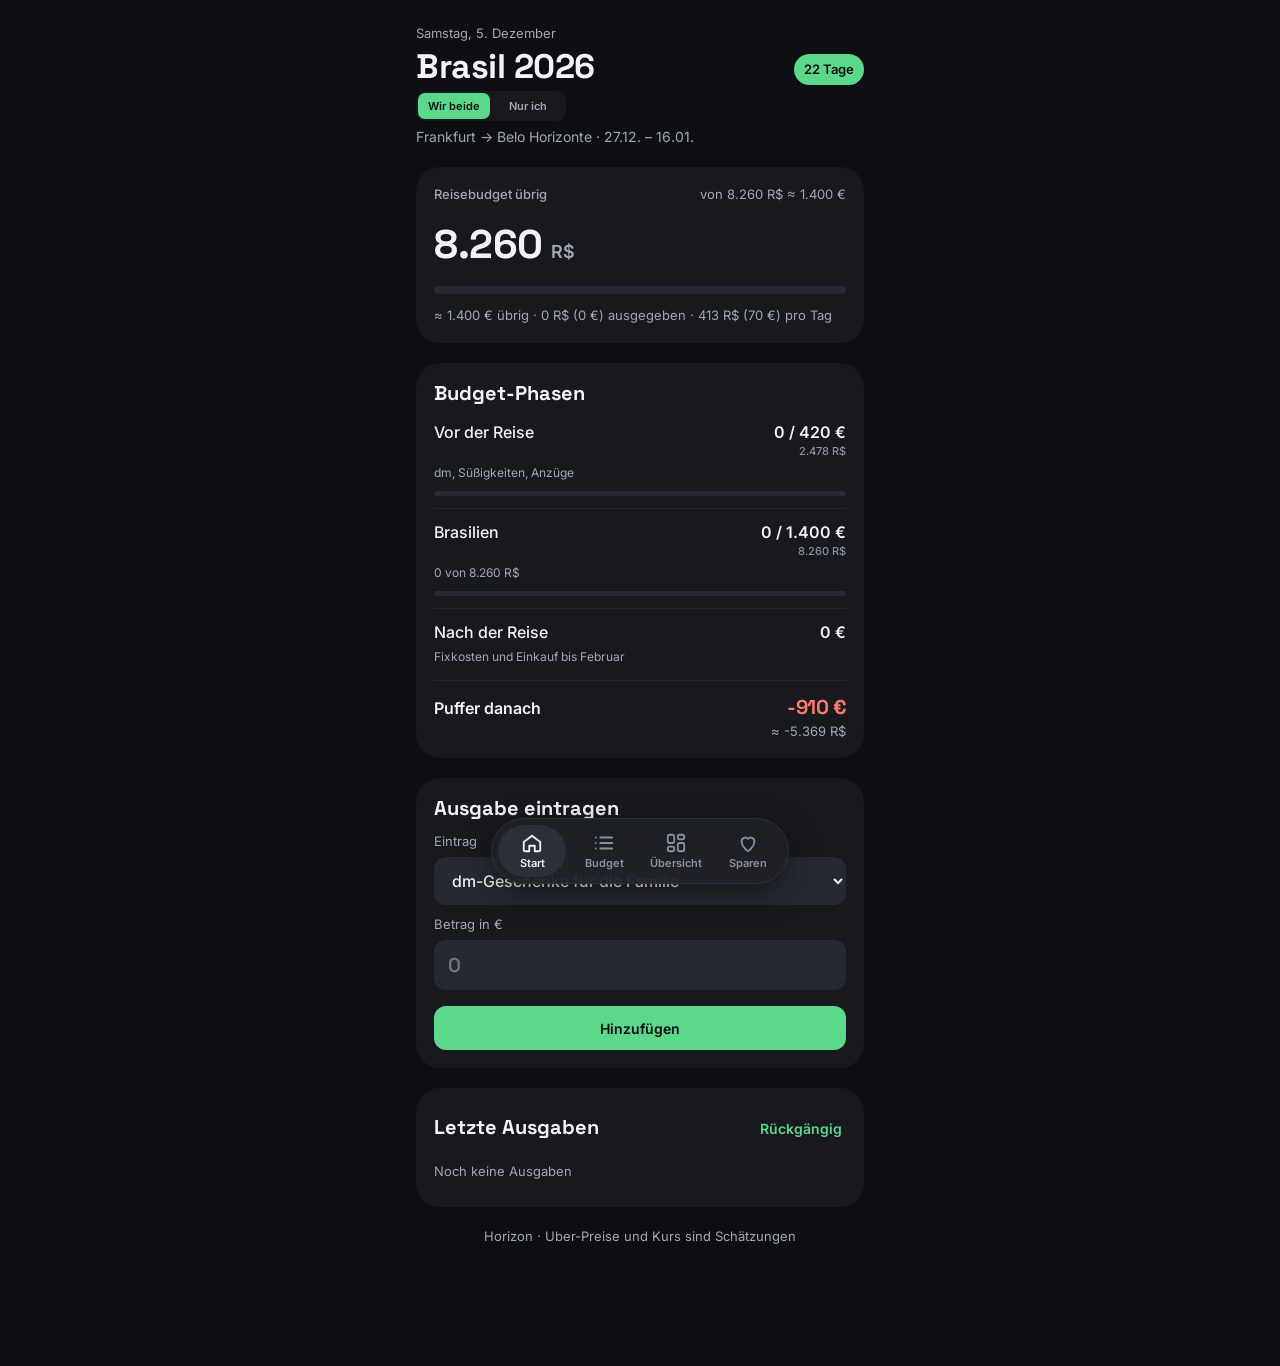
==== index.html @ 479aaf89 "Add files via upload" ====
<!DOCTYPE html>
<html lang="de">
<head>
<meta charset="utf-8">
<meta name="viewport" content="width=device-width, initial-scale=1, viewport-fit=cover">
<meta name="apple-mobile-web-app-capable" content="yes">
<meta name="apple-mobile-web-app-status-bar-style" content="black-translucent">
<meta name="apple-mobile-web-app-title" content="Horizon">
<meta name="theme-color" content="#0E0F12">
<title>Horizon</title>
<link rel="apple-touch-icon" href="[data-uri]">
<link rel="preconnect" href="https://fonts.googleapis.com">
<link href="https://fonts.googleapis.com/css2?family=Inter:wght@400;500;600;700&family=Space+Grotesk:wght@500;600;700&display=swap" rel="stylesheet">
<style>
/* VOICE: calm, motivating money app, iOS at night
   IDEA: a phone app with four tabs and a floating dock
   PICTURE: the budget itself; widgets with rings and bars
   COLOUR and TYPE: near-black ground, green accent, amber/blue supports; Space Grotesk numbers, Inter text
   LAYOUT: one column max 480px, safe areas, floating pill nav */
:root{color-scheme:dark;--bg:#0E0F12;--card:#17191E;--line:#23262D;--track:#262931;--ink:#F2F3F5;--mute:#A3A7B0;--dim:#8B909A;--g:#5BD88A;--y:#F5C542;--b:#6CB8FF;--r:#FF7A6B}
*{box-sizing:border-box;min-width:0}
html,body{margin:0;background:var(--bg);color:var(--ink);font:16px/1.45 Inter,system-ui,sans-serif;overflow-x:clip;-webkit-tap-highlight-color:transparent}
.wrap{max-width:480px;margin:0 auto;padding:calc(env(safe-area-inset-top) + 24px) 16px calc(env(safe-area-inset-bottom) + 120px);display:flex;flex-direction:column;gap:20px}
.page{display:none;flex-direction:column;gap:20px}.page.on{display:flex}
.num{font-family:'Space Grotesk',sans-serif;font-weight:700;letter-spacing:-.5px}
.muted{color:var(--mute);font-size:13px}
h1{margin:0;font:700 34px/1.05 'Space Grotesk',sans-serif;letter-spacing:-.5px}
h2{margin:0;font:700 20px/1.2 'Space Grotesk',sans-serif}
.pill{background:var(--g);color:#0E0F12;font-weight:600;font-size:13px;padding:6px 10px;border-radius:999px;white-space:nowrap}
.card{background:var(--card);border-radius:24px;padding:18px}
.bar{height:8px;background:var(--track);border-radius:4px;overflow:hidden}.bar>i{display:block;height:100%;background:var(--g);border-radius:4px;transition:width .4s}
.row{display:flex;justify-content:space-between;align-items:baseline;gap:10px}
.head{display:flex;justify-content:space-between;align-items:center;padding:0 4px;gap:8px}
.grp{font-size:13px!important;display:flex;justify-content:space-between;align-items:center;width:100%;background:none;border:0;color:var(--dim);font:600 12px Inter,sans-serif;letter-spacing:.4px;padding:14px 0 2px;min-height:40px;cursor:pointer;text-align:left}
.item{display:block;width:100%;text-align:left;background:none;border:0;border-bottom:1px solid var(--line);color:inherit;font:inherit;padding:12px 0;cursor:pointer;min-height:44px}
.item:last-child{border-bottom:0}
.item .bar{height:5px;margin-top:8px}
.amt{font-weight:600;white-space:nowrap}
.grid{display:grid;grid-template-columns:repeat(2,minmax(0,1fr));gap:12px}
.w{background:var(--card);border-radius:24px;padding:16px;min-height:164px;display:flex;flex-direction:column;justify-content:space-between;gap:8px}
.w.wide{grid-column:span 2;min-height:0}
.btn{background:var(--track);border:0;border-radius:12px;color:var(--ink);font:600 14px Inter,sans-serif;min-height:44px;padding:0 14px;cursor:pointer}
.btn.pri{background:var(--g);color:#0E0F12}.btn.del{background:none;color:var(--r)}
.link{background:none;border:0;color:var(--g);font:600 14px Inter,sans-serif;min-height:44px;cursor:pointer;padding:0 4px}
button:focus-visible,input:focus-visible,select:focus-visible{outline:2px solid var(--b);outline-offset:2px}
.bars{display:flex;align-items:flex-end;gap:10px;height:130px}
.bars>div{flex:1;display:flex;flex-direction:column;justify-content:flex-end;align-items:center;gap:6px;height:100%}
.col{width:100%;position:relative;border-radius:8px 8px 4px 4px;background:var(--track);overflow:hidden}
.col>i{position:absolute;left:0;right:0;bottom:0;border-radius:inherit}
.lbls{display:flex;gap:10px}.lbls span{flex:1;text-align:center;font-size:11px;color:var(--dim);overflow:hidden;text-overflow:ellipsis;white-space:nowrap}
.sheet{position:fixed;inset:0;background:rgba(0,0,0,.55);display:none;align-items:flex-end;justify-content:center;z-index:20}
.sheet.on{display:flex}
.panel{background:#1C1E24;width:100%;max-width:480px;max-height:88vh;overflow:auto;border-radius:24px 24px 0 0;padding:20px 18px calc(env(safe-area-inset-bottom) + 20px);display:flex;flex-direction:column;gap:14px}
label{font-size:13px;color:var(--mute);display:flex;flex-direction:column;gap:6px}
input,select{background:var(--track);border:0;border-radius:12px;color:var(--ink);font:500 16px Inter,sans-serif;padding:12px 14px;min-height:48px;width:100%}
input[type=number]{font:600 20px 'Space Grotesk',sans-serif}
.two{display:grid;grid-template-columns:repeat(2,minmax(0,1fr));gap:10px}
.chips{display:flex;gap:8px;flex-wrap:wrap}
.log div,.line{display:flex;justify-content:space-between;gap:10px;font-size:14px;padding:8px 0;border-bottom:1px solid var(--line)}
.log div:last-child,.line:last-child{border-bottom:0}
.tog{display:flex;align-items:center;gap:10px;background:none;border:0;color:inherit;font:inherit;padding:0;cursor:pointer;min-height:44px;text-align:left}
.box{width:22px;height:22px;border-radius:7px;border:2px solid var(--dim);display:grid;place-items:center;flex:none}
.box.on{background:var(--g);border-color:var(--g)}
.dock{position:fixed;left:50%;transform:translateX(-50%);bottom:calc(env(safe-area-inset-bottom) + 16px);display:flex;gap:4px;padding:6px;background:rgba(30,32,38,.88);backdrop-filter:blur(18px);-webkit-backdrop-filter:blur(18px);border:1px solid #2C2F37;border-radius:999px;box-shadow:0 10px 30px rgba(0,0,0,.45);z-index:10}
.dock button{display:flex;flex-direction:column;align-items:center;gap:2px;background:none;border:0;color:var(--dim);font:600 11px Inter,sans-serif;width:68px;min-height:52px;border-radius:999px;cursor:pointer;justify-content:center}
.dock button.on{background:#2C2F37;color:var(--ink)}
.dock svg{width:22px;height:22px}
.toast{position:fixed;left:50%;bottom:calc(env(safe-area-inset-bottom) + 92px);transform:translateX(-50%);background:#2A2D35;padding:10px 16px;border-radius:999px;font-size:14px;display:none;z-index:30;white-space:nowrap}
.neg{color:var(--r)!important}
.dot{width:10px;height:10px;border-radius:50%;display:inline-block;flex:none}
.sw{display:flex;flex-wrap:wrap;gap:10px;margin-top:8px}.sw button{width:36px;height:36px;border-radius:50%;border:3px solid transparent;cursor:pointer;padding:0}.sw button[aria-checked=true]{border-color:var(--ink);box-shadow:0 0 0 2px var(--bg) inset}
.grab{width:40px;height:5px;border-radius:3px;background:#3A3D46;margin:-8px auto 2px;flex:none}
.sheet.on .panel{animation:up .25s ease}@keyframes up{from{transform:translateY(100%)}to{transform:none}}
@media (prefers-reduced-motion:reduce){.sheet.on .panel{animation:none}}
.amt{text-align:right}.eq{display:block;font-size:11px;font-weight:500;color:var(--dim)}
.cl{border-bottom:1px solid var(--line)}.cl:last-child{border-bottom:0}
.sub{display:flex;justify-content:space-between;gap:10px;font-size:14px;color:var(--mute);padding:6px 0 6px 20px}
.sub:last-child{padding-bottom:12px}
.prow{display:grid;grid-template-columns:minmax(0,1.6fr) minmax(0,1fr) 40px;gap:8px;margin-top:8px;align-items:center}
.gh{display:flex;align-items:center;gap:4px}.gh .grp{flex:1}
.grp>span:first-child{display:flex;align-items:center;gap:6px}
.ged{background:none;border:0;color:var(--dim);width:40px;min-height:40px;border-radius:10px;cursor:pointer;display:grid;place-items:center;margin-top:10px}
.chev{transition:transform .25s}.chev.up{transform:rotate(-90deg)}
.gi{display:grid;grid-template-rows:1fr;transition:grid-template-rows .3s ease}.gi>div{overflow:hidden}.gi.shut{grid-template-rows:0fr}
@media (prefers-reduced-motion:reduce){.gi,.chev{transition:none}}
.vt{display:inline-grid;grid-template-columns:1fr 1fr;gap:2px;background:var(--card);padding:2px;border-radius:9px;align-self:flex-start}
.vt button{background:none;border:0;color:var(--mute);font:600 11px Inter,sans-serif;min-height:26px;padding:0 10px;border-radius:7px;cursor:pointer;position:relative}.vt button::after{content:'';position:absolute;inset:-9px -2px}
.vt button.on{background:var(--g);color:#0E0F12}
.more{border-top:1px solid var(--line);padding-top:6px}.more summary{color:var(--mute);font-size:14px;cursor:pointer;min-height:40px;display:flex;align-items:center;list-style:none}.more summary::after{content:' ▾'}
.btn.armed{background:var(--r);color:#0E0F12}
.tag{font-size:11px;font-weight:600;color:var(--mute);background:var(--track);padding:2px 7px;border-radius:999px;margin-left:6px}
.seg{display:grid;grid-template-columns:repeat(3,minmax(0,1fr));gap:4px;background:var(--card);padding:4px;border-radius:14px}
.seg button{background:none;border:0;color:var(--mute);font:600 13px Inter,sans-serif;min-height:40px;border-radius:10px;cursor:pointer}
.seg button.on{background:var(--track);color:var(--ink)}
.segp{display:none;flex-direction:column;gap:12px}.segp.on{display:flex}
.ph{display:block;width:100%;background:none;border:0;border-bottom:1px solid var(--line);color:inherit;font:inherit;text-align:left;padding:12px 0;cursor:pointer}
.ph:last-child{border-bottom:0}.ph .bar{height:5px;margin-top:8px}
@media (prefers-reduced-motion:reduce){.bar>i{transition:none}}
</style>
</head>
<body>
<div class="wrap">
  <section class="page" id="p-start">
    <header style="display:flex;flex-direction:column;gap:6px">
      <span class="muted" id="today"></span>
      <div class="row" style="align-items:flex-end"><h1>Brasil 2026</h1><span class="pill" id="count"></span></div>
      <div class="vt"><button data-view="both">Wir beide</button><button data-view="me">Nur ich</button></div>
      <span class="muted" style="font-size:14px">Frankfurt → Belo Horizonte · 27.12. – 16.01.</span>
    </header>
    <div class="card" style="display:flex;flex-direction:column;gap:12px">
      <div class="row"><span class="muted" style="font-weight:500">Reisebudget übrig</span><span class="muted" id="eur"></span></div>
      <div style="display:flex;align-items:baseline;gap:8px"><span class="num" style="font-size:40px" id="left"></span><span class="muted" style="font-size:18px;font-weight:600">R$</span></div>
      <div class="bar"><i id="totbar"></i></div>
      <span class="muted" id="totline"></span>
    </div>
    <div class="card" id="phases"></div>
    <div class="card">
      <h2 style="margin-bottom:12px">Ausgabe eintragen</h2>
      <form id="quick" style="display:flex;flex-direction:column;gap:10px">
        <label>Eintrag<select id="qItem"></select></label>
        <label><span id="qCur">Betrag in R$</span><span class="muted" id="qConv" style="order:3"></span><input id="qAmt" type="number" inputmode="decimal" step="0.01" min="0" placeholder="0"></label>
        <button class="btn pri">Hinzufügen</button>
      </form>
    </div>
    <div class="card"><div class="row" style="margin-bottom:4px"><h2>Letzte Ausgaben</h2><button class="link" id="undo">Rückgängig</button></div><div class="log" id="recent"></div></div>
  </section>

  <section class="page" id="p-budget">
    <div class="head"><h1>Budget</h1><span class="muted" id="bTotal"></span></div>
    <div class="vt"><button data-view="both">Wir beide</button><button data-view="me">Nur ich</button></div>
    <div class="seg" role="tablist"><button data-seg="pre">Vor der Reise</button><button data-seg="br">Brasilien</button><button data-seg="post">Nach der Reise</button></div>
    <div class="segp" id="s-pre">
      <div class="card" style="padding:4px 16px 8px" id="preList"></div>
      <button class="btn" id="addPre">+ Eintrag</button>
    </div>
    <div class="segp" id="s-br">
      <div class="card" style="padding:4px 16px 8px" id="list"></div>
      <div class="two"><button class="btn" id="addItem">+ Eintrag</button><button class="btn" id="addGroup">+ Gruppe</button></div>
      <label style="padding:0 4px">Wechselkurs (R$ pro €)<input id="rate" type="number" inputmode="decimal" step="0.01" min="1"></label>
    </div>
    <div class="segp" id="s-post">
      <div class="card"><div class="row"><h2>Kosten bis Februar</h2><button class="link" id="addCost">+ Eintrag</button></div><p class="muted" style="margin:4px 0 6px">Betrag × Monate, in €</p><div id="costList"></div></div>
    </div>
    <p class="muted" style="margin:0;padding:0 4px">Tippe auf einen Eintrag, um ihn zu bearbeiten.</p>
  </section>

  <section class="page" id="p-over">
    <div class="head"><h1>Übersicht</h1></div>
    <div class="grid">
      <div class="w wide"><div class="row"><span class="muted" style="font-weight:500">Ausgegeben je Gruppe</span><span class="muted">R$</span></div><div class="bars" id="bars"></div><div class="lbls" id="lbls"></div></div>
      <div class="w" id="wDay"></div>
      <div class="w" id="wBuffer"></div>
      <div class="w" id="wSmoke"></div>
      <div class="w" id="wMonth"></div>
      <div class="w wide" id="wTop"></div>
    </div>
  </section>

  <section class="page" id="p-save">
    <div class="head"><h1>Sparen</h1></div>
    <div class="card" id="smokeCard"></div>
    <div class="card" id="bufCard"></div>
    <div class="card"><div class="row"><h2>Geld bis Februar</h2><button class="link" id="addInc">+ Eintrag</button></div><p class="muted" style="margin:4px 0 6px">Nur abgehakte Einträge zählen.</p><div id="incList"></div></div>
    <div class="card"><h2>Backup</h2><p class="muted" style="margin:4px 0 12px">Deine Daten liegen nur auf diesem iPhone. Sichere sie ab und zu.</p><div class="two"><button class="btn" id="exp">Exportieren</button><label class="btn" style="display:grid;place-items:center;color:var(--ink);font:600 14px Inter,sans-serif;cursor:pointer">Importieren<input type="file" id="imp" accept="application/json,.json" style="display:none"></label></div></div>
  </section>
  <p class="muted" style="text-align:center;margin:0">Horizon · Uber-Preise und Kurs sind Schätzungen</p>
</div>

<nav class="dock" aria-label="Seiten">
  <button data-tab="start"><svg viewBox="0 0 24 24" fill="none" stroke="currentColor" stroke-width="2" stroke-linecap="round" stroke-linejoin="round" aria-hidden="true"><path d="M3 11l9-7 9 7v9a1 1 0 0 1-1 1h-5v-6H9v6H4a1 1 0 0 1-1-1z"/></svg>Start</button>
  <button data-tab="budget"><svg viewBox="0 0 24 24" fill="none" stroke="currentColor" stroke-width="2" stroke-linecap="round" aria-hidden="true"><path d="M8 6h13M8 12h13M8 18h13M3 6h.01M3 12h.01M3 18h.01"/></svg>Budget</button>
  <button data-tab="over"><svg viewBox="0 0 24 24" fill="none" stroke="currentColor" stroke-width="2" stroke-linecap="round" stroke-linejoin="round" aria-hidden="true"><rect x="3" y="3" width="7" height="9" rx="2"/><rect x="14" y="3" width="7" height="5" rx="2"/><rect x="14" y="12" width="7" height="9" rx="2"/><rect x="3" y="16" width="7" height="5" rx="2"/></svg>Übersicht</button>
  <button data-tab="save"><svg viewBox="0 0 24 24" fill="none" stroke="currentColor" stroke-width="2" stroke-linecap="round" stroke-linejoin="round" aria-hidden="true"><path d="M12 21s-7-4.5-7-11a4 4 0 0 1 7-2.6A4 4 0 0 1 19 10c0 6.5-7 11-7 11z"/></svg>Sparen</button>
</nav>

<div class="sheet" id="sheet"><div class="panel" id="panel"></div></div>
<div class="toast" id="toast" role="status"></div>

<script id="state" type="application/json">null</script>
<script>
{
const COLORS=['#3EE6A8','#4CC9FF','#FFD84D','#FF9E7A','#A78BFA','#FF7AC6','#B6F36A','#2DD4BF'];
const DEF={rate:5.9,
 groups:[{id:'g1',name:'Uber'},{id:'g2',name:'Essen'},{id:'g3',name:'Unternehmungen'},{id:'g4',name:'Sonstiges'}],
 items:[
  {id:'i1',gid:'g1',label:'Zur Oma (Betim)',note:'12 Tage à 130 R$',budget:1560},{id:'i2',gid:'g1',label:'Flughafen Confins',note:'Hin + zurück',budget:260},{id:'i3',gid:'g1',label:'Fahrten nach BH',note:'ca. 6 Tage',budget:720},
  {id:'i4',gid:'g2',label:'Einkauf Familie',note:'300 R$ pro Woche',budget:900},{id:'i5',gid:'g2',label:'Snacks unterwegs',note:'Açaí, Pão de queijo',budget:1000},{id:'i6',gid:'g2',label:'Restaurants',note:'ca. 8× zu zweit',budget:1200},
  {id:'i7',gid:'g3',label:'Silvester',note:'Réveillon',budget:500},{id:'i8',gid:'g3',label:'Ausflüge',note:'Inhotim, Ouro Preto',budget:800},{id:'i9',gid:'g3',label:'Freizeit',note:'Kino, Shopping',budget:400},
  {id:'i10',gid:'g4',label:'Geschenke',note:'Familie',budget:500},{id:'i11',gid:'g4',label:'Chip & Apotheke',note:'Prepaid, Sonnencreme',budget:200},{id:'i12',gid:'g4',label:'Puffer',note:'Für Unerwartetes',budget:220}],
 pre:[{id:'p1',label:'dm-Geschenke für die Familie',note:'Schätzung',budget:80},{id:'p2',label:'Süßigkeiten zum Mitnehmen',note:'Schätzung',budget:40},{id:'p3',label:'Anzug Gustavo (Hochzeit)',note:'Schätzung',budget:150},{id:'p4',label:'Anzug Luca (Hochzeit)',note:'Schätzung',budget:150}],
 spent:{},log:[],smoke:{start:null,price:null,perDay:null},
 income:[{id:'n1',label:'Kontostand jetzt',amt:0,on:true}],
 costs:[{id:'c1',label:'Miete',amt:0,months:1}]};
const TRIP_START=new Date('2026-12-27T00:00:00'),TRIP_END=new Date('2027-01-16T23:59:59'),TRIP_DAYS=20,DAY=864e5;
const SRC='<!DOCTYPE html>\n'+document.documentElement.outerHTML;
let S=null;try{S=JSON.parse(document.getElementById('state').textContent)}catch(e){}
if(!S){S=JSON.parse(JSON.stringify(DEF));try{const l=JSON.parse(localStorage.getItem('brasilState2')||'null');if(l)S=l}catch(e){}}
if(/^#import=/.test(location.hash)){try{const raw=location.hash.slice(8).replace(/-/g,'+').replace(/_/g,'/');S=JSON.parse(decodeURIComponent(escape(atob(raw))));localStorage.setItem('brasilState2',JSON.stringify(S));history.replaceState(null,'','#start')}catch(e){}}
if(!S.pre)S.pre=JSON.parse(JSON.stringify(DEF.pre));
S.pre.forEach(p=>{if(!p.share)p.share=/Anzug Gustavo/.test(p.label)?'me':/Anzug Luca/.test(p.label)?'luca':'both'});
S.items.forEach(i=>{if(!i.share)i.share='both'});
{const OLD={'#5BD88A':'#3EE6A8','#6CB8FF':'#4CC9FF','#F5C542':'#FFD84D','#A3A7B0':'#A78BFA','#FF9F6B':'#FF9E7A','#C49BFF':'#A78BFA','#FF7AB6':'#FF7AC6','#4FD1C5':'#2DD4BF'};S.groups.forEach((g,k)=>{if(OLD[g.color])g.color=OLD[g.color];if(!g.color)g.color=COLORS[k%COLORS.length]})}
S.costs.forEach(c=>{if(c.label==='Business-Abos'&&!c.parts){c.parts=[{label:'Claude Max',amt:91},{label:'Google One',amt:22},{label:'Framer (gustavoh.de)',amt:20}];c.amt=133}});if(!S.view)S.view='both';
let seg='br';try{seg=localStorage.getItem('brasilSeg')||'br'}catch(e){}

const $=id=>document.getElementById(id);
const esc=v=>String(v).replace(/[&<>"']/g,c=>({'&':'&amp;','<':'&lt;','>':'&gt;','"':'&quot;',"'":'&#39;'}[c]));
const fmt=n=>Math.round(n).toLocaleString('de-DE');
const num=v=>{const n=parseFloat(String(v).replace(',','.'));return isFinite(n)?n:0};
const uid=p=>p+Date.now().toString(36)+Math.random().toString(36).slice(2,5);
const col=g=>g.color||COLORS[S.groups.indexOf(g)%COLORS.length];
const nextColor=()=>COLORS.find(c=>!S.groups.some(g=>g.color===c))||COLORS[S.groups.length%COLORS.length];
const spentOf=id=>S.spent[id]||0;
const myF=i=>i.share==='me'?1:i.share==='luca'?0:.5;
const fv=i=>S.view==='me'?myF(i):1;
const B=i=>num(i.budget)*fv(i),SP=i=>spentOf(i.id)*fv(i);
const total=()=>S.items.reduce((s,i)=>s+B(i),0);
const spentTotal=()=>S.items.reduce((s,i)=>s+SP(i),0);
const gItems=g=>S.items.filter(i=>i.gid===g.id);
const gSum=(g,f)=>gItems(g).reduce((s,i)=>s+f(i),0);
const shareTag=i=>i.share==='me'?'<span class="tag">ich</span>':i.share==='luca'?'<span class="tag">Luca</span>':'';
const RT=()=>num(S.rate||5.9);
const E=n=>fmt(n)+' €<span class="eq">'+fmt(n*RT())+' R$</span>';
const RS=n=>fmt(n)+' R$<span class="eq">'+fmt(n/RT())+' €</span>';
const isPre=id=>!!S.pre.find(p=>p.id===id);

let art=null,timer=null;
(async()=>{try{art=await window.claude?.use?.('artifact')}catch(e){art=null}})();
function save(){
  render();
  try{localStorage.setItem('brasilState2',JSON.stringify(S))}catch(e){}
  clearTimeout(timer);
  timer=setTimeout(async()=>{if(!art)return;if(document.querySelector('.sheet.on'))return save();
    const doc=SRC.replace(/(<script id="state" type="application\/json">)[\s\S]*?(<\/script>)/,(m,a,b)=>a+JSON.stringify(S).replace(/</g,'\\u003c')+b);
    try{await art.publish(doc)}catch(e){}},3000);
}
function toast(t){const el=$('toast');el.textContent=t;el.style.display='block';clearTimeout(el._t);el._t=setTimeout(()=>el.style.display='none',1800)}

function calc(){
  const now=new Date(),inTrip=now>=TRIP_START&&now<=TRIP_END;
  const T=total(),sp=spentTotal(),left=T-sp;
  const daysLeft=inTrip?Math.max(1,Math.ceil((TRIP_END-now)/DAY)):TRIP_DAYS;
  const inc=S.income.filter(i=>i.on).reduce((s,i)=>s+num(i.amt),0);
  const need=S.costs.reduce((s,c)=>s+num(c.amt)*num(c.months),0);
  const brasilEur=T/num(S.rate||5.9);
  const preT=S.pre.reduce((s,p)=>s+B(p),0),preSp=S.pre.reduce((s,p)=>s+SP(p),0);
  const brMine=S.items.reduce((s,i)=>s+num(i.budget)*myF(i),0)/num(S.rate||5.9),preMine=S.pre.reduce((s,p)=>s+Math.max(num(p.budget),spentOf(p.id))*myF(p),0);
  const buffer=inc-need-brMine-preMine;
  const sd=S.smoke.start?Math.max(0,Math.floor((now-new Date(S.smoke.start))/DAY)):0;
  const smokeSaved=S.smoke.start&&S.smoke.price&&S.smoke.perDay?sd*S.smoke.price*S.smoke.perDay:null;
  return {now,inTrip,T,sp,left,daysLeft,perDay:left/daysLeft,inc,need,brasilEur,buffer,preT,preSp,brMine,preMine,sd,smokeSaved,dTo:Math.ceil((TRIP_START-now)/DAY)};
}

function render(){
  const c=calc(),R=num(S.rate||5.9);
  $('today').textContent=c.now.toLocaleDateString('de-DE',{weekday:'long',day:'numeric',month:'long'});
  $('count').textContent=c.dTo>0?c.dTo+' Tage':c.inTrip?'Tag '+(Math.floor((c.now-TRIP_START)/DAY)+1)+' von '+TRIP_DAYS:'Zurück';
  $('left').textContent=fmt(c.left);$('left').classList.toggle('neg',c.left<0);
  $('eur').textContent='von '+fmt(c.T)+' R$ ≈ '+fmt(c.brasilEur)+' €';
  $('totbar').style.width=Math.min(100,c.T?c.sp/c.T*100:0)+'%';
  $('totline').textContent='≈ '+fmt(c.left/R)+' € übrig · '+fmt(c.sp)+' R$ ('+fmt(c.sp/R)+' €) ausgegeben · '+fmt(c.perDay)+' R$ ('+fmt(c.perDay/R)+' €) pro Tag';
  document.querySelectorAll('[data-view]').forEach(b=>b.classList.toggle('on',b.dataset.view===(S.view||'both')));
  const pb=(s,b)=>'<div class="bar"><i style="width:'+Math.min(100,b?s/b*100:0)+'%;background:'+(s>b?'var(--r)':'var(--g)')+'"></i></div>';
  $('phases').innerHTML='<h2 style="margin-bottom:4px">Budget-Phasen</h2>'+
   '<button class="ph" data-go="pre"><div class="row"><span style="font-weight:500">Vor der Reise</span><span class="amt">'+fmt(c.preSp)+' / '+fmt(c.preT)+' €<span class="eq">'+fmt(c.preT*R)+' R$</span></span></div><span class="muted" style="font-size:12px">dm, Süßigkeiten, Anzüge</span>'+pb(c.preSp,c.preT)+'</button>'+
   '<button class="ph" data-go="br"><div class="row"><span style="font-weight:500">Brasilien</span><span class="amt">'+fmt(c.sp/R)+' / '+fmt(c.brasilEur)+' €<span class="eq">'+fmt(c.T)+' R$</span></span></div><span class="muted" style="font-size:12px">'+fmt(c.sp)+' von '+fmt(c.T)+' R$</span>'+pb(c.sp,c.T)+'</button>'+
   '<button class="ph" data-go="post"><div class="row"><span style="font-weight:500">Nach der Reise</span><span class="amt">'+fmt(c.need)+' €</span></div><span class="muted" style="font-size:12px">Fixkosten und Einkauf bis Februar</span></button>'+
   '<div class="row" style="padding-top:12px"><span style="font-weight:600">Puffer danach</span><span class="num'+(c.buffer<0?' neg':'')+'" style="font-size:20px">'+fmt(c.buffer)+' €</span></div><div class="row"><span></span><span class="muted">≈ '+fmt(c.buffer*R)+' R$</span></div>';
  const sel=$('qItem').value;
  $('qItem').innerHTML='<optgroup label="Vor der Reise (€)">'+S.pre.map(p=>'<option value="'+esc(p.id)+'">'+esc(p.label)+'</option>').join('')+'</optgroup>'+
   S.groups.map(g=>'<optgroup label="'+esc(g.name)+' (R$)">'+gItems(g).map(i=>'<option value="'+esc(i.id)+'">'+esc(i.label)+'</option>').join('')+'</optgroup>').join('');
  if(sel)$('qItem').value=sel;
  $('qCur').textContent='Betrag in '+(isPre($('qItem').value)?'€':'R$');
  const rec=S.log.slice(-6).reverse();
  $('recent').innerHTML=rec.length?rec.map(l=>{const it=S.items.find(i=>i.id===l.id)||S.pre.find(i=>i.id===l.id);return '<div><span>'+esc(it?it.label:'Gelöscht')+' · <span class="muted">'+new Date(l.t).toLocaleDateString('de-DE',{day:'numeric',month:'short'})+'</span></span><span class="amt">'+(isPre(l.id)?E(l.amt):RS(l.amt))+'</span></div>'}).join(''):'<div><span class="muted">Noch keine Ausgaben</span></div>';

  document.querySelectorAll('.seg button').forEach(b=>b.classList.toggle('on',b.dataset.seg===seg));
  document.querySelectorAll('.segp').forEach(p=>p.classList.toggle('on',p.id==='s-'+seg));
  $('bTotal').textContent=seg==='pre'?fmt(c.preT)+' € ≈ '+fmt(c.preT*R)+' R$':seg==='post'?fmt(c.need)+' €':fmt(c.T)+' R$ ≈ '+fmt(c.brasilEur)+' €';
  $('preList').innerHTML=S.pre.map(p=>{const s=SP(p),b=B(p),over=s>b;
    return '<button class="item" data-id="'+esc(p.id)+'" data-k="pre"><div class="row"><span style="font-weight:500">'+esc(p.label)+shareTag(p)+'</span><span class="amt">'+E(b)+'</span></div>'+
    '<div class="row" style="margin-top:2px"><span class="muted" style="font-size:12px">'+esc(p.note||'')+'</span><span class="muted'+(over?' neg':'')+'" style="font-size:12px;white-space:nowrap">'+fmt(s)+' € · '+fmt(s*RT())+' R$ ausgegeben</span></div>'+
    '<div class="bar"><i style="width:'+Math.min(100,b?s/b*100:0)+'%;background:'+(over?'var(--r)':'var(--y)')+'"></i></div></button>'}).join('')||'<p class="muted">Noch keine Einträge</p>';
  if(document.activeElement!==$('rate'))$('rate').value=S.rate;
  $('list').innerHTML=S.groups.map(g=>{const color=col(g);
    const shut=(S.collapsed||[]).includes(g.id);
    return '<div class="gh"><button class="grp" data-col="'+esc(g.id)+'" aria-expanded="'+!shut+'"><span><svg class="chev'+(shut?' up':'')+'" width="14" height="14" viewBox="0 0 24 24" fill="none" stroke="currentColor" stroke-width="2.5" stroke-linecap="round" aria-hidden="true"><path d="M6 9l6 6 6-6"/></svg><span style="color:'+col(g)+'">'+esc(g.name.toUpperCase())+'</span></span><span>'+fmt(gSum(g,B))+' R$ · '+fmt(gSum(g,B)/RT())+' €</span></button><button class="ged" data-g="'+esc(g.id)+'" aria-label="Gruppe '+esc(g.name)+' bearbeiten"><svg width="16" height="16" viewBox="0 0 24 24" fill="none" stroke="currentColor" stroke-width="2" stroke-linecap="round" stroke-linejoin="round" aria-hidden="true"><path d="M12 20h9M16.5 3.5a2.1 2.1 0 0 1 3 3L7 19l-4 1 1-4z"/></svg></button></div><div class="gi'+(shut?' shut':'')+'"><div>'+gItems(g).map(i=>{
      const s=SP(i),b=B(i),over=s>b;
      return '<button class="item" data-id="'+esc(i.id)+'"><div class="row"><span style="font-weight:500">'+esc(i.label)+shareTag(i)+'</span><span class="amt">'+RS(b)+'</span></div>'+
      '<div class="row" style="margin-top:2px"><span class="muted" style="font-size:12px">'+esc(i.note||'')+'</span><span class="muted'+(over?' neg':'')+'" style="font-size:12px;white-space:nowrap">'+fmt(s)+' R$ · '+fmt(s/RT())+' € ausgegeben</span></div>'+
      '<div class="bar"><i style="width:'+Math.min(100,b?s/b*100:0)+'%;background:'+(over?'var(--r)':color)+'"></i></div></button>'}).join('')+'</div></div>'}).join('');

  const max=Math.max(1,...S.groups.map(g=>gSum(g,B)));
  $('bars').innerHTML=S.groups.map(g=>{const b=gSum(g,B),s=gSum(g,SP);
    return '<div><span class="muted" style="font-size:11px">'+fmt(s)+'/'+fmt(b)+'</span><div class="col" style="height:'+Math.max(6,Math.round(b/max*96))+'px"><i style="height:'+Math.min(100,b?s/b*100:0)+'%;background:'+col(g)+'"></i></div></div>'}).join('');
  $('lbls').innerHTML=S.groups.map(g=>'<span>'+esc(g.name)+'</span>').join('');
  $('wDay').innerHTML='<span class="muted" style="font-weight:500">'+(c.inTrip?'Heute möglich':'Pro Tag')+'</span><div><div class="num" style="font-size:30px">'+fmt(c.perDay)+' R$</div><span class="muted">≈ '+fmt(c.perDay/R)+' € zu zweit</span></div><div class="bar"><i style="width:'+Math.max(0,Math.min(100,c.T?c.left/c.T*100:0))+'%"></i></div>';
  const need=c.inc-c.brasilEur,frac=need>0?Math.max(0,Math.min(1,c.buffer/need)):0,C=2*Math.PI*30;
  $('wBuffer').innerHTML='<span class="muted" style="font-weight:500">Puffer bis Feb</span><svg width="72" height="72" viewBox="0 0 72 72" role="img" aria-label="Puffer '+fmt(c.buffer)+' Euro"><circle cx="36" cy="36" r="30" fill="none" stroke="#262931" stroke-width="8"/><circle cx="36" cy="36" r="30" fill="none" stroke="'+(c.buffer<0?'#FF7A6B':'#F5C542')+'" stroke-width="8" stroke-linecap="round" stroke-dasharray="'+(C*frac).toFixed(1)+' '+C.toFixed(1)+'" transform="rotate(-90 36 36)"/></svg><span class="muted"><b class="num'+(c.buffer<0?' neg':'')+'" style="color:var(--ink);font-size:17px">'+fmt(c.buffer)+' €</b> übrig<br>≈ '+fmt(c.buffer*R)+' R$</span>';
  $('wSmoke').innerHTML='<span class="muted" style="font-weight:500">Rauchfrei</span><div><div class="num" style="font-size:40px;color:var(--g)">'+c.sd+'</div><span class="muted">'+(c.sd===1?'Tag':'Tage')+(c.smokeSaved!=null?' · '+fmt(c.smokeSaved)+' € gespart':'')+'</span></div>';
  $('wMonth').innerHTML='<span class="muted" style="font-weight:500">Kosten bis Feb</span><div><div class="num" style="font-size:30px">'+fmt(c.need)+' €</div><span class="muted">Einnahmen '+fmt(c.inc)+' €</span></div>';
  const top=[...S.items].sort((a,b)=>spentOf(b.id)-spentOf(a.id)).filter(i=>spentOf(i.id)>0).slice(0,3);
  $('wTop').innerHTML='<span class="muted" style="font-weight:500">Größte Ausgaben</span>'+(top.length?top.map(i=>'<div class="line"><span>'+esc(i.label)+'</span><span class="amt">'+RS(spentOf(i.id))+'</span></div>').join(''):'<span class="muted">Noch nichts ausgegeben</span>');

  $('smokeCard').innerHTML='<div class="row"><h2>Rauchfrei</h2><button class="link" id="smokeEdit">'+(S.smoke.start?'Bearbeiten':'Starten')+'</button></div>'+
   '<div style="display:flex;align-items:baseline;gap:8px;margin-top:8px"><span class="num" style="font-size:56px;color:var(--g)">'+c.sd+'</span><span class="muted" style="font-size:16px">'+(c.sd===1?'Tag':'Tage')+'</span></div>'+
   '<p class="muted" style="margin:4px 0 0">'+(c.smokeSaved!=null?fmt(c.smokeSaved)+' € gespart · '+fmt(S.smoke.price*S.smoke.perDay*30)+' € pro Monat möglich':S.smoke.start?'Trag den Preis pro Packung ein, dann siehst du, was du sparst.':'Starte heute und sieh, wie viel Geld du behältst.')+'</p>';
  $('bufCard').innerHTML='<h2>Puffer bis Ende Februar</h2><div style="display:flex;align-items:baseline;gap:8px;margin:8px 0"><span class="num'+(c.buffer<0?' neg':'')+'" style="font-size:44px">'+fmt(c.buffer)+'</span><span class="muted" style="font-size:16px">€ · ≈ '+fmt(c.buffer*R)+' R$</span></div>'+
   '<div class="line"><span class="muted">Einnahmen (abgehakt)</span><span class="amt">'+fmt(c.inc)+' €</span></div><div class="line"><span class="muted">Vor der Reise (dein Anteil)</span><span class="amt">−'+E(c.preMine)+'</span></div><div class="line"><span class="muted">Kosten bis Feb</span><span class="amt">−'+fmt(c.need)+' €</span></div><div class="line"><span class="muted">Brasilien (dein Anteil)</span><span class="amt">−'+E(c.brMine)+'</span></div>'+
   (c.buffer<0?'<p class="muted neg" style="margin:8px 0 0">Brasilien-Budget um ca. '+fmt(-c.buffer*R)+' R$ senken oder auf Esplora warten.</p>':'');
  $('incList').innerHTML=S.income.map(i=>'<div class="line"><button class="tog" data-inc-tog="'+esc(i.id)+'" aria-pressed="'+i.on+'"><span class="box'+(i.on?' on':'')+'">'+(i.on?'<svg width="14" height="14" viewBox="0 0 24 24" fill="none" stroke="#0E0F12" stroke-width="3" aria-hidden="true"><path d="M5 12l5 5 9-10"/></svg>':'')+'</span><span>'+esc(i.label)+'</span></button><button class="link" style="color:var(--ink)" data-inc="'+esc(i.id)+'">'+fmt(num(i.amt))+' €</button></div>').join('');
  $('costList').innerHTML=S.costs.map(x=>{const hp=(x.parts||[]).length,open=(S.openCosts||[]).includes(x.id);
    return '<div class="cl"><div class="line" style="border:0"><button class="tog" '+(hp?'data-cexp':'data-cost')+'="'+esc(x.id)+'" aria-expanded="'+(hp?open:'')+'"><span style="display:flex;align-items:center;gap:6px">'+(hp?'<svg class="chev'+(open?'':' up')+'" width="14" height="14" viewBox="0 0 24 24" fill="none" stroke="currentColor" stroke-width="2.5" stroke-linecap="round" aria-hidden="true"><path d="M6 9l6 6 6-6"/></svg>':'')+'<span>'+esc(x.label)+' <span class="muted">'+fmt(num(x.amt))+' € × '+String(num(x.months)).replace('.',',')+'</span></span></span></button><span style="display:flex;align-items:center;gap:2px"><span class="amt">'+fmt(num(x.amt)*num(x.months))+' €'+'</span>'+(hp?'<button class="ged" style="margin:0" data-cost="'+esc(x.id)+'" aria-label="'+esc(x.label)+' bearbeiten"><svg width="16" height="16" viewBox="0 0 24 24" fill="none" stroke="currentColor" stroke-width="2" stroke-linecap="round" stroke-linejoin="round" aria-hidden="true"><path d="M12 20h9M16.5 3.5a2.1 2.1 0 0 1 3 3L7 19l-4 1 1-4z"/></svg></button>':'')+'</span></div>'+
    (hp?'<div class="gi'+(open?'':' shut')+'"><div>'+x.parts.map(q=>'<div class="sub"><span>'+esc(q.label)+'</span><span>'+fmt(num(q.amt))+' € / Monat</span></div>').join('')+'</div></div>':'')+'</div>'}).join('');
}

const acts=isNew=>'<div class="row"><button type="button" class="btn" id="x">Abbrechen</button><button class="btn pri" style="flex:1">Speichern</button></div></form>'+(isNew?'':'<details class="more"><summary>Mehr</summary><button type="button" class="btn del" id="d">Löschen</button></details>');
function armDel(fn){const d=$('d');d.onclick=()=>{if(d.dataset.armed){fn();return}d.dataset.armed='1';d.textContent='Wirklich löschen?';d.classList.add('armed')}}
function openSheet(h){const pn=$('panel');pn.innerHTML='<div class="grab" aria-hidden="true"></div>'+h;pn.style.transform='';$('sheet').classList.add('on')}
function closeSheet(){const pn=$('panel');pn.style.transition='transform .2s ease';pn.style.transform='translateY(100%)';setTimeout(()=>{$('sheet').classList.remove('on');pn.style.transition='';pn.style.transform=''},200)}
{const pn=$('panel');let y0=null,dy=0;
 pn.addEventListener('touchstart',e=>{if(pn.scrollTop>0||e.target.closest('input,select'))return;y0=e.touches[0].clientY;dy=0;pn.style.transition='none'},{passive:true});
 pn.addEventListener('touchmove',e=>{if(y0==null)return;dy=Math.max(0,e.touches[0].clientY-y0);pn.style.transform='translateY('+dy+'px)'},{passive:true});
 pn.addEventListener('touchend',()=>{if(y0==null)return;y0=null;if(dy>90)closeSheet();else{pn.style.transition='transform .2s ease';pn.style.transform=''}});}
$('sheet').addEventListener('click',e=>{if(e.target.id==='sheet')closeSheet()});
const groupOpts=sel=>S.groups.map(g=>'<option value="'+esc(g.id)+'"'+(g.id===sel?' selected':'')+'>'+esc(g.name)+'</option>').join('')+'<option value="__new">+ Neue Gruppe…</option>';

function itemSheet(id,k){
  const pre=k==='pre',arr=pre?S.pre:S.items,cur=pre?'€':'R$';
  const isNew=!id;const it=isNew?(pre?{id:uid('p'),label:'',note:'',budget:0}:{id:uid('i'),gid:S.groups[0]?.id,label:'',note:'',budget:0}):arr.find(i=>i.id===id);
  const hist=S.log.filter(l=>l.id===it.id).slice(-8).reverse();
  openSheet((isNew?'<h2>Neuer Eintrag</h2>':'')+'<form id="f" style="display:flex;flex-direction:column;gap:12px">'+
   '<label>Name<input id="eL" value="'+esc(it.label)+'" required></label><label>Notiz<input id="eN" value="'+esc(it.note||'')+'"></label>'+
   '<div class="two"><label>Budget ('+cur+') <span id="eBc" class="muted">≈ '+(pre?fmt(num(it.budget)*RT())+' R$':fmt(num(it.budget)/RT())+' €')+'</span><input id="eB" type="number" inputmode="decimal" step="1" min="0" value="'+num(it.budget)+'"></label>'+(pre?'<span></span>':'<label>Gruppe<select id="eG">'+groupOpts(it.gid)+'</select></label>')+'</div>'+
   '<label>Wer zahlt?<select id="eS"><option value="both">Geteilt (50/50)</option><option value="me">Nur ich</option><option value="luca">Nur Luca</option></select></label>'+
   '<label id="eGNw" style="display:none">Name der neuen Gruppe<input id="eGN"></label>'+
   (isNew?'':'<label>Ausgabe hinzufügen ('+cur+')<input id="eA" type="number" inputmode="decimal" step="0.01" min="0" placeholder="0"></label><div class="chips">'+(pre?[5,10,20,50]:[20,35,60,130]).map(v=>'<button type="button" class="btn" data-q="'+v+'">'+v+'</button>').join('')+'</div>')+
   acts(isNew)+
   (hist.length?'<div class="log">'+hist.map(h=>'<div><span class="muted">'+new Date(h.t).toLocaleDateString('de-DE',{day:'numeric',month:'short'})+'</span><span>'+fmt(h.amt)+' '+cur+'</span></div>').join('')+'</div>':''));
  $('panel').querySelectorAll('[data-q]').forEach(b=>b.onclick=()=>{$('eA').value=b.dataset.q});
  $('eS').value=it.share||'both';
  $('eB').addEventListener('input',()=>{const v=num($('eB').value);$('eBc').textContent='≈ '+(pre?fmt(v*RT())+' R$':fmt(v/RT())+' €')});
  if($('eG'))$('eG').onchange=()=>{const n=$('eG').value==='__new';$('eGNw').style.display=n?'flex':'none';if(n)$('eGN').focus()};
  if($('x'))$('x').onclick=closeSheet;
  if($('d'))armDel(()=>{if(pre)S.pre=S.pre.filter(i=>i.id!==it.id);else S.items=S.items.filter(i=>i.id!==it.id);delete S.spent[it.id];closeSheet();save();toast('Gelöscht')});
  $('f').onsubmit=e=>{e.preventDefault();it.label=$('eL').value.trim()||'Ohne Namen';it.note=$('eN').value.trim();it.budget=Math.max(0,num($('eB').value));it.share=$('eS').value;if(!pre){if($('eG').value==='__new'){const ng={id:uid('g'),name:$('eGN').value.trim()||'Neue Gruppe',color:nextColor()};S.groups.push(ng);it.gid=ng.id}else it.gid=$('eG').value}
    if(isNew)arr.push(it);const a=$('eA')?num($('eA').value):0;if(a>0){S.spent[it.id]=spentOf(it.id)+a;S.log.push({id:it.id,amt:a,t:Date.now()})}
    closeSheet();save();toast('Gespeichert')};
}
function groupSheet(gid){
  const isNew=!gid;const g=isNew?{id:uid('g'),name:''}:S.groups.find(x=>x.id===gid);const i=S.groups.indexOf(g);
  openSheet((isNew?'<h2>Neue Gruppe</h2>':'')+'<form id="f" style="display:flex;flex-direction:column;gap:12px"><label>Name<input id="gN" value="'+esc(g.name)+'" required></label><div><span class="muted">Farbe</span><div class="sw" role="radiogroup" aria-label="Farbe">'+COLORS.map(c=>'<button type="button" role="radio" aria-checked="'+(c===(g.color||nextColor()))+'" aria-label="Farbe '+c+'" data-sw="'+c+'" style="background:'+c+'"></button>').join('')+'</div></div>'+
   (isNew?'':'<div class="two"><button type="button" class="btn" id="up">↑ Nach oben</button><button type="button" class="btn" id="dn">↓ Nach unten</button></div>')+
   acts(isNew)+
   (isNew?'':'<p class="muted" style="margin:0">Beim Löschen wandern die Einträge in die erste andere Gruppe.</p>'));
  if($('x'))$('x').onclick=closeSheet;
  const mv=d=>{const j=i+d;if(j<0||j>=S.groups.length)return;[S.groups[i],S.groups[j]]=[S.groups[j],S.groups[i]];closeSheet();save()};
  if($('up'))$('up').onclick=()=>mv(-1);if($('dn'))$('dn').onclick=()=>mv(1);
  if($('d'))armDel(()=>{const other=S.groups.find(x=>x.id!==g.id);if(!other)return toast('Mindestens eine Gruppe nötig');S.items.forEach(it=>{if(it.gid===g.id)it.gid=other.id});S.groups=S.groups.filter(x=>x.id!==g.id);closeSheet();save()});
  $('f').onsubmit=e=>{e.preventDefault();g.name=$('gN').value.trim()||'Gruppe';g.color=($('panel').querySelector('[data-sw][aria-checked=true]')||{}).dataset?.sw||g.color||nextColor();if(isNew)S.groups.push(g);closeSheet();save()};
}
function moneySheet(kind,id){
  const arr=kind==='inc'?S.income:S.costs;const isNew=!id;
  const x=isNew?(kind==='inc'?{id:uid('n'),label:'',amt:0,on:true}:{id:uid('c'),label:'',amt:0,months:3}):arr.find(a=>a.id===id);
  openSheet('<h2>'+(kind==='inc'?'Einnahme':'Kosten')+'</h2><form id="f" style="display:flex;flex-direction:column;gap:12px"><label>Name<input id="mL" value="'+esc(x.label)+'" required></label>'+
   '<div class="two"><label>Betrag (€)<input id="mA" type="number" inputmode="decimal" step="0.01" min="0" value="'+num(x.amt)+'"></label>'+(kind==='cost'?'<label>Monate<input id="mM" type="number" inputmode="decimal" step="0.1" min="0" value="'+num(x.months)+'"></label>':'<span></span>')+'</div>'+
   (kind==='cost'?'<div><div class="row"><span class="muted">Details pro Monat</span><button type="button" class="link" id="addPart">+ Detail</button></div><div id="parts"></div><p class="muted" style="margin:4px 0 0">Mit Details wird der Betrag automatisch summiert.</p></div>':'')+
   acts(isNew));
  if(kind==='cost'){
    const parts=(x.parts||[]).map(q=>({...q}));
    const draw=()=>{$('parts').innerHTML=parts.map((q,k)=>'<div class="prow"><input aria-label="Name" data-pl="'+k+'" value="'+esc(q.label)+'"><input aria-label="Betrag" data-pa="'+k+'" type="number" inputmode="decimal" step="0.01" min="0" value="'+num(q.amt)+'"><button type="button" class="ged" style="margin:0" data-px="'+k+'" aria-label="Detail entfernen">×</button></div>').join('');
      const sum=parts.reduce((s,q)=>s+num(q.amt),0);if(parts.length){$('mA').value=Math.round(sum*100)/100;$('mA').readOnly=true}else $('mA').readOnly=false};
    draw();
    $('parts').addEventListener('input',e=>{const k=e.target.dataset.pl??e.target.dataset.pa;if(k==null)return;if(e.target.dataset.pl!=null)parts[k].label=e.target.value;else{parts[k].amt=num(e.target.value);const sum=parts.reduce((s,q)=>s+num(q.amt),0);$('mA').value=Math.round(sum*100)/100}});
    $('parts').addEventListener('click',e=>{const b=e.target.closest('[data-px]');if(!b)return;parts.splice(+b.dataset.px,1);draw()});
    $('addPart').onclick=()=>{parts.push({label:'',amt:0});draw();const ins=$('parts').querySelectorAll('[data-pl]');ins[ins.length-1].focus()};
    x._parts=parts;
  }
  if($('x'))$('x').onclick=closeSheet;
  if($('d'))armDel(()=>{const k=kind==='inc'?'income':'costs';S[k]=S[k].filter(a=>a.id!==x.id);closeSheet();save()});
  $('f').onsubmit=e=>{e.preventDefault();x.label=$('mL').value.trim()||'Eintrag';if(x._parts){x.parts=x._parts.filter(q=>q.label.trim()||num(q.amt)>0).map(q=>({label:q.label.trim()||'Detail',amt:num(q.amt)}));delete x._parts;if(!x.parts.length)delete x.parts}x.amt=x.parts?x.parts.reduce((s,q)=>s+q.amt,0):Math.max(0,num($('mA').value));if(kind==='cost')x.months=Math.max(0,num($('mM').value));if(isNew)arr.push(x);closeSheet();save()};
}
function smokeSheet(){
  openSheet('<h2>Rauchfrei</h2><form id="f" style="display:flex;flex-direction:column;gap:12px"><div class="two"><label>Preis pro Packung (€)<input id="pp" type="number" inputmode="decimal" step="0.1" min="0" value="'+(S.smoke.price??'')+'"></label><label>Packungen pro Tag vorher<input id="pd" type="number" inputmode="decimal" step="0.1" min="0" value="'+(S.smoke.perDay??'')+'"></label></div>'+
   '<div class="row">'+(S.smoke.start?'<button type="button" class="btn" id="r">Neu starten</button>':'<button type="button" class="btn" id="x">Abbrechen</button>')+'<button class="btn pri" style="flex:1">'+(S.smoke.start?'Speichern':'Ab heute rauchfrei')+'</button></div></form>');
  if($('x'))$('x').onclick=closeSheet;
  if($('r'))$('r').onclick=()=>{S.smoke.start=new Date().toISOString();closeSheet();save();toast('Neuer Start, du schaffst das')};
  $('f').onsubmit=e=>{e.preventDefault();const p=num($('pp').value),d=num($('pd').value);S.smoke.price=p>0?p:null;S.smoke.perDay=d>0?d:null;if(!S.smoke.start)S.smoke.start=new Date().toISOString();closeSheet();save()};
}

function show(tab){
  if(!['start','budget','over','save'].includes(tab))tab='start';
  document.querySelectorAll('.page').forEach(p=>p.classList.toggle('on',p.id==='p-'+tab));
  document.querySelectorAll('.dock button').forEach(b=>{const on=b.dataset.tab===tab;b.classList.toggle('on',on);b.setAttribute('aria-current',on?'page':'false')});
  try{localStorage.setItem('brasilTab',tab)}catch(e){}
  if(location.hash!=='#'+tab)history.replaceState(null,'','#'+tab);
  window.scrollTo(0,0);
}
document.addEventListener('click',e=>{
  const t=e.target;let el;
  if(el=t.closest('.dock button'))return show(el.dataset.tab);
  if(el=t.closest('[data-sw]')){el.parentNode.querySelectorAll('[data-sw]').forEach(b=>b.setAttribute('aria-checked',b===el));return}
  if(el=t.closest('[data-view]')){S.view=el.dataset.view;save();return}
  if(el=t.closest('.item'))return itemSheet(el.dataset.id,el.dataset.k);
  if(el=t.closest('[data-seg]')){seg=el.dataset.seg;try{localStorage.setItem('brasilSeg',seg)}catch(e){}render();return}
  if(el=t.closest('[data-go]')){seg=el.dataset.go;try{localStorage.setItem('brasilSeg',seg)}catch(e){}render();return show('budget')}
  if(el=t.closest('[data-col]')){const id=el.dataset.col;S.collapsed=S.collapsed||[];S.collapsed=S.collapsed.includes(id)?S.collapsed.filter(x=>x!==id):[...S.collapsed,id];render();try{localStorage.setItem('brasilState2',JSON.stringify(S))}catch(e){}return}
  if(el=t.closest('.ged'))return groupSheet(el.dataset.g);
  if(el=t.closest('[data-inc-tog]')){const i=S.income.find(x=>x.id===el.dataset.incTog);i.on=!i.on;save();return}
  if(el=t.closest('[data-inc]'))return moneySheet('inc',el.dataset.inc);
  if(el=t.closest('[data-cexp]')){const id=el.dataset.cexp;S.openCosts=S.openCosts||[];S.openCosts=S.openCosts.includes(id)?S.openCosts.filter(x=>x!==id):[...S.openCosts,id];render();return}
  if(el=t.closest('[data-cost]'))return moneySheet('cost',el.dataset.cost);
  if(t.closest('#smokeEdit'))return smokeSheet();
});
$('addItem').onclick=()=>itemSheet(null);$('addPre').onclick=()=>itemSheet(null,'pre');
const qConv=()=>{const v=num($('qAmt').value),pre=isPre($('qItem').value);$('qConv').textContent=v>0?(pre?'≈ '+fmt(v*RT())+' R$':'≈ '+fmt(v/RT())+' €'):''};
$('qAmt').addEventListener('input',qConv);
$('qItem').addEventListener('change',()=>{qConv();$('qCur').textContent='Betrag in '+(isPre($('qItem').value)?'€':'R$')});$('addGroup').onclick=()=>groupSheet(null);
$('addInc').onclick=()=>moneySheet('inc',null);$('addCost').onclick=()=>moneySheet('cost',null);
$('rate').addEventListener('change',e=>{const v=num(e.target.value);if(v>0){S.rate=v;save()}});
$('quick').onsubmit=e=>{e.preventDefault();const id=$('qItem').value,v=num($('qAmt').value);if(!id||!(v>0))return;S.spent[id]=spentOf(id)+v;S.log.push({id,amt:v,t:Date.now()});$('qAmt').value='';save();toast(fmt(v)+(isPre(id)?' €':' R$')+' gebucht')};
$('undo').onclick=()=>{const l=S.log.pop();if(!l)return toast('Nichts zum Rückgängigmachen');S.spent[l.id]=Math.max(0,spentOf(l.id)-l.amt);save();toast(fmt(l.amt)+(isPre(l.id)?' €':' R$')+' entfernt')};
$('exp').onclick=()=>{const b=new Blob([JSON.stringify(S,null,1)],{type:'application/json'});const a=document.createElement('a');a.href=URL.createObjectURL(b);a.download='horizon-backup-'+new Date().toISOString().slice(0,10)+'.json';document.body.appendChild(a);a.click();a.remove();toast('Backup gespeichert')};
$('imp').onchange=async e=>{const f=e.target.files[0];if(!f)return;try{const d=JSON.parse(await f.text());if(!d.items||!d.groups)throw 0;S=d;save();toast('Backup geladen');setTimeout(()=>location.reload(),600)}catch(err){toast('Datei nicht lesbar')}};
window.addEventListener('hashchange',()=>show(location.hash.slice(1)));
render();
let start=location.hash.slice(1);if(!start){try{start=localStorage.getItem('brasilTab')||'start'}catch(e){start='start'}}
show(start);
}
</script>
</body>
</html>
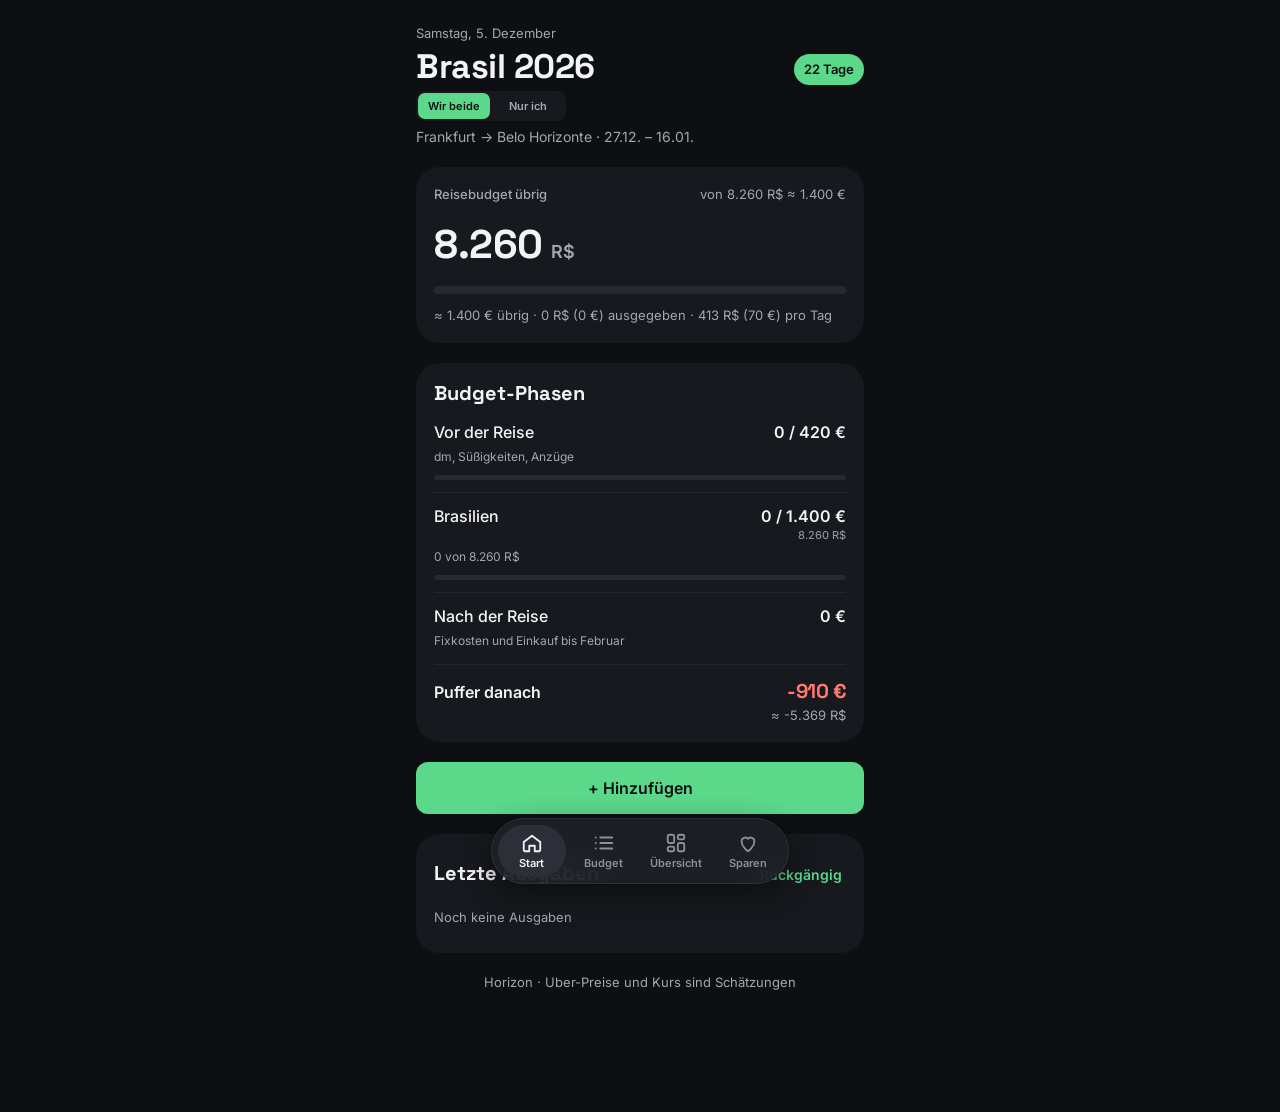
==== commit 947067c2: "Horizon: + Hinzufügen, Vor der Reise in EUR, split app.js" ====
--- a/index.html
+++ b/index.html
@@ -8,15 +8,10 @@
 <meta name="apple-mobile-web-app-title" content="Horizon">
 <meta name="theme-color" content="#0E0F12">
 <title>Horizon</title>
-<link rel="apple-touch-icon" href="[data-uri]">
+<link rel="apple-touch-icon" href="[data-uri]">
 <link rel="preconnect" href="https://fonts.googleapis.com">
 <link href="https://fonts.googleapis.com/css2?family=Inter:wght@400;500;600;700&family=Space+Grotesk:wght@500;600;700&display=swap" rel="stylesheet">
 <style>
-/* VOICE: calm, motivating money app, iOS at night
-   IDEA: a phone app with four tabs and a floating dock
-   PICTURE: the budget itself; widgets with rings and bars
-   COLOUR and TYPE: near-black ground, green accent, amber/blue supports; Space Grotesk numbers, Inter text
-   LAYOUT: one column max 480px, safe areas, floating pill nav */
 :root{color-scheme:dark;--bg:#0E0F12;--card:#17191E;--line:#23262D;--track:#262931;--ink:#F2F3F5;--mute:#A3A7B0;--dim:#8B909A;--g:#5BD88A;--y:#F5C542;--b:#6CB8FF;--r:#FF7A6B}
 *{box-sizing:border-box;min-width:0}
 html,body{margin:0;background:var(--bg);color:var(--ink);font:16px/1.45 Inter,system-ui,sans-serif;overflow-x:clip;-webkit-tap-highlight-color:transparent}
@@ -67,7 +62,6 @@
 .dock svg{width:22px;height:22px}
 .toast{position:fixed;left:50%;bottom:calc(env(safe-area-inset-bottom) + 92px);transform:translateX(-50%);background:#2A2D35;padding:10px 16px;border-radius:999px;font-size:14px;display:none;z-index:30;white-space:nowrap}
 .neg{color:var(--r)!important}
-.dot{width:10px;height:10px;border-radius:50%;display:inline-block;flex:none}
 .sw{display:flex;flex-wrap:wrap;gap:10px;margin-top:8px}.sw button{width:36px;height:36px;border-radius:50%;border:3px solid transparent;cursor:pointer;padding:0}.sw button[aria-checked=true]{border-color:var(--ink);box-shadow:0 0 0 2px var(--bg) inset}
 .grab{width:40px;height:5px;border-radius:3px;background:#3A3D46;margin:-8px auto 2px;flex:none}
 .sheet.on .panel{animation:up .25s ease}@keyframes up{from{transform:translateY(100%)}to{transform:none}}
@@ -114,12 +108,13 @@
       <span class="muted" id="totline"></span>
     </div>
     <div class="card" id="phases"></div>
-    <div class="card">
+    <button class="btn pri" id="qOpen" aria-expanded="false" style="min-height:52px;font-size:16px">+ Hinzufügen</button>
+    <div class="card" id="qCard" style="display:none">
       <h2 style="margin-bottom:12px">Ausgabe eintragen</h2>
       <form id="quick" style="display:flex;flex-direction:column;gap:10px">
         <label>Eintrag<select id="qItem"></select></label>
         <label><span id="qCur">Betrag in R$</span><span class="muted" id="qConv" style="order:3"></span><input id="qAmt" type="number" inputmode="decimal" step="0.01" min="0" placeholder="0"></label>
-        <button class="btn pri">Hinzufügen</button>
+        <div class="two"><button type="button" class="btn" id="qClose">Abbrechen</button><button class="btn pri">+ Hinzufügen</button></div>
       </form>
     </div>
     <div class="card"><div class="row" style="margin-bottom:4px"><h2>Letzte Ausgaben</h2><button class="link" id="undo">Rückgängig</button></div><div class="log" id="recent"></div></div>
@@ -176,257 +171,6 @@
 <div class="sheet" id="sheet"><div class="panel" id="panel"></div></div>
 <div class="toast" id="toast" role="status"></div>
 
-<script id="state" type="application/json">null</script>
-<script>
-{
-const COLORS=['#3EE6A8','#4CC9FF','#FFD84D','#FF9E7A','#A78BFA','#FF7AC6','#B6F36A','#2DD4BF'];
-const DEF={rate:5.9,
- groups:[{id:'g1',name:'Uber'},{id:'g2',name:'Essen'},{id:'g3',name:'Unternehmungen'},{id:'g4',name:'Sonstiges'}],
- items:[
-  {id:'i1',gid:'g1',label:'Zur Oma (Betim)',note:'12 Tage à 130 R$',budget:1560},{id:'i2',gid:'g1',label:'Flughafen Confins',note:'Hin + zurück',budget:260},{id:'i3',gid:'g1',label:'Fahrten nach BH',note:'ca. 6 Tage',budget:720},
-  {id:'i4',gid:'g2',label:'Einkauf Familie',note:'300 R$ pro Woche',budget:900},{id:'i5',gid:'g2',label:'Snacks unterwegs',note:'Açaí, Pão de queijo',budget:1000},{id:'i6',gid:'g2',label:'Restaurants',note:'ca. 8× zu zweit',budget:1200},
-  {id:'i7',gid:'g3',label:'Silvester',note:'Réveillon',budget:500},{id:'i8',gid:'g3',label:'Ausflüge',note:'Inhotim, Ouro Preto',budget:800},{id:'i9',gid:'g3',label:'Freizeit',note:'Kino, Shopping',budget:400},
-  {id:'i10',gid:'g4',label:'Geschenke',note:'Familie',budget:500},{id:'i11',gid:'g4',label:'Chip & Apotheke',note:'Prepaid, Sonnencreme',budget:200},{id:'i12',gid:'g4',label:'Puffer',note:'Für Unerwartetes',budget:220}],
- pre:[{id:'p1',label:'dm-Geschenke für die Familie',note:'Schätzung',budget:80},{id:'p2',label:'Süßigkeiten zum Mitnehmen',note:'Schätzung',budget:40},{id:'p3',label:'Anzug Gustavo (Hochzeit)',note:'Schätzung',budget:150},{id:'p4',label:'Anzug Luca (Hochzeit)',note:'Schätzung',budget:150}],
- spent:{},log:[],smoke:{start:null,price:null,perDay:null},
- income:[{id:'n1',label:'Kontostand jetzt',amt:0,on:true}],
- costs:[{id:'c1',label:'Miete',amt:0,months:1}]};
-const TRIP_START=new Date('2026-12-27T00:00:00'),TRIP_END=new Date('2027-01-16T23:59:59'),TRIP_DAYS=20,DAY=864e5;
-const SRC='<!DOCTYPE html>\n'+document.documentElement.outerHTML;
-let S=null;try{S=JSON.parse(document.getElementById('state').textContent)}catch(e){}
-if(!S){S=JSON.parse(JSON.stringify(DEF));try{const l=JSON.parse(localStorage.getItem('brasilState2')||'null');if(l)S=l}catch(e){}}
-if(/^#import=/.test(location.hash)){try{const raw=location.hash.slice(8).replace(/-/g,'+').replace(/_/g,'/');S=JSON.parse(decodeURIComponent(escape(atob(raw))));localStorage.setItem('brasilState2',JSON.stringify(S));history.replaceState(null,'','#start')}catch(e){}}
-if(!S.pre)S.pre=JSON.parse(JSON.stringify(DEF.pre));
-S.pre.forEach(p=>{if(!p.share)p.share=/Anzug Gustavo/.test(p.label)?'me':/Anzug Luca/.test(p.label)?'luca':'both'});
-S.items.forEach(i=>{if(!i.share)i.share='both'});
-{const OLD={'#5BD88A':'#3EE6A8','#6CB8FF':'#4CC9FF','#F5C542':'#FFD84D','#A3A7B0':'#A78BFA','#FF9F6B':'#FF9E7A','#C49BFF':'#A78BFA','#FF7AB6':'#FF7AC6','#4FD1C5':'#2DD4BF'};S.groups.forEach((g,k)=>{if(OLD[g.color])g.color=OLD[g.color];if(!g.color)g.color=COLORS[k%COLORS.length]})}
-S.costs.forEach(c=>{if(c.label==='Business-Abos'&&!c.parts){c.parts=[{label:'Claude Max',amt:91},{label:'Google One',amt:22},{label:'Framer (gustavoh.de)',amt:20}];c.amt=133}});if(!S.view)S.view='both';
-let seg='br';try{seg=localStorage.getItem('brasilSeg')||'br'}catch(e){}
-
-const $=id=>document.getElementById(id);
-const esc=v=>String(v).replace(/[&<>"']/g,c=>({'&':'&amp;','<':'&lt;','>':'&gt;','"':'&quot;',"'":'&#39;'}[c]));
-const fmt=n=>Math.round(n).toLocaleString('de-DE');
-const num=v=>{const n=parseFloat(String(v).replace(',','.'));return isFinite(n)?n:0};
-const uid=p=>p+Date.now().toString(36)+Math.random().toString(36).slice(2,5);
-const col=g=>g.color||COLORS[S.groups.indexOf(g)%COLORS.length];
-const nextColor=()=>COLORS.find(c=>!S.groups.some(g=>g.color===c))||COLORS[S.groups.length%COLORS.length];
-const spentOf=id=>S.spent[id]||0;
-const myF=i=>i.share==='me'?1:i.share==='luca'?0:.5;
-const fv=i=>S.view==='me'?myF(i):1;
-const B=i=>num(i.budget)*fv(i),SP=i=>spentOf(i.id)*fv(i);
-const total=()=>S.items.reduce((s,i)=>s+B(i),0);
-const spentTotal=()=>S.items.reduce((s,i)=>s+SP(i),0);
-const gItems=g=>S.items.filter(i=>i.gid===g.id);
-const gSum=(g,f)=>gItems(g).reduce((s,i)=>s+f(i),0);
-const shareTag=i=>i.share==='me'?'<span class="tag">ich</span>':i.share==='luca'?'<span class="tag">Luca</span>':'';
-const RT=()=>num(S.rate||5.9);
-const E=n=>fmt(n)+' €<span class="eq">'+fmt(n*RT())+' R$</span>';
-const RS=n=>fmt(n)+' R$<span class="eq">'+fmt(n/RT())+' €</span>';
-const isPre=id=>!!S.pre.find(p=>p.id===id);
-
-let art=null,timer=null;
-(async()=>{try{art=await window.claude?.use?.('artifact')}catch(e){art=null}})();
-function save(){
-  render();
-  try{localStorage.setItem('brasilState2',JSON.stringify(S))}catch(e){}
-  clearTimeout(timer);
-  timer=setTimeout(async()=>{if(!art)return;if(document.querySelector('.sheet.on'))return save();
-    const doc=SRC.replace(/(<script id="state" type="application\/json">)[\s\S]*?(<\/script>)/,(m,a,b)=>a+JSON.stringify(S).replace(/</g,'\\u003c')+b);
-    try{await art.publish(doc)}catch(e){}},3000);
-}
-function toast(t){const el=$('toast');el.textContent=t;el.style.display='block';clearTimeout(el._t);el._t=setTimeout(()=>el.style.display='none',1800)}
-
-function calc(){
-  const now=new Date(),inTrip=now>=TRIP_START&&now<=TRIP_END;
-  const T=total(),sp=spentTotal(),left=T-sp;
-  const daysLeft=inTrip?Math.max(1,Math.ceil((TRIP_END-now)/DAY)):TRIP_DAYS;
-  const inc=S.income.filter(i=>i.on).reduce((s,i)=>s+num(i.amt),0);
-  const need=S.costs.reduce((s,c)=>s+num(c.amt)*num(c.months),0);
-  const brasilEur=T/num(S.rate||5.9);
-  const preT=S.pre.reduce((s,p)=>s+B(p),0),preSp=S.pre.reduce((s,p)=>s+SP(p),0);
-  const brMine=S.items.reduce((s,i)=>s+num(i.budget)*myF(i),0)/num(S.rate||5.9),preMine=S.pre.reduce((s,p)=>s+Math.max(num(p.budget),spentOf(p.id))*myF(p),0);
-  const buffer=inc-need-brMine-preMine;
-  const sd=S.smoke.start?Math.max(0,Math.floor((now-new Date(S.smoke.start))/DAY)):0;
-  const smokeSaved=S.smoke.start&&S.smoke.price&&S.smoke.perDay?sd*S.smoke.price*S.smoke.perDay:null;
-  return {now,inTrip,T,sp,left,daysLeft,perDay:left/daysLeft,inc,need,brasilEur,buffer,preT,preSp,brMine,preMine,sd,smokeSaved,dTo:Math.ceil((TRIP_START-now)/DAY)};
-}
-
-function render(){
-  const c=calc(),R=num(S.rate||5.9);
-  $('today').textContent=c.now.toLocaleDateString('de-DE',{weekday:'long',day:'numeric',month:'long'});
-  $('count').textContent=c.dTo>0?c.dTo+' Tage':c.inTrip?'Tag '+(Math.floor((c.now-TRIP_START)/DAY)+1)+' von '+TRIP_DAYS:'Zurück';
-  $('left').textContent=fmt(c.left);$('left').classList.toggle('neg',c.left<0);
-  $('eur').textContent='von '+fmt(c.T)+' R$ ≈ '+fmt(c.brasilEur)+' €';
-  $('totbar').style.width=Math.min(100,c.T?c.sp/c.T*100:0)+'%';
-  $('totline').textContent='≈ '+fmt(c.left/R)+' € übrig · '+fmt(c.sp)+' R$ ('+fmt(c.sp/R)+' €) ausgegeben · '+fmt(c.perDay)+' R$ ('+fmt(c.perDay/R)+' €) pro Tag';
-  document.querySelectorAll('[data-view]').forEach(b=>b.classList.toggle('on',b.dataset.view===(S.view||'both')));
-  const pb=(s,b)=>'<div class="bar"><i style="width:'+Math.min(100,b?s/b*100:0)+'%;background:'+(s>b?'var(--r)':'var(--g)')+'"></i></div>';
-  $('phases').innerHTML='<h2 style="margin-bottom:4px">Budget-Phasen</h2>'+
-   '<button class="ph" data-go="pre"><div class="row"><span style="font-weight:500">Vor der Reise</span><span class="amt">'+fmt(c.preSp)+' / '+fmt(c.preT)+' €<span class="eq">'+fmt(c.preT*R)+' R$</span></span></div><span class="muted" style="font-size:12px">dm, Süßigkeiten, Anzüge</span>'+pb(c.preSp,c.preT)+'</button>'+
-   '<button class="ph" data-go="br"><div class="row"><span style="font-weight:500">Brasilien</span><span class="amt">'+fmt(c.sp/R)+' / '+fmt(c.brasilEur)+' €<span class="eq">'+fmt(c.T)+' R$</span></span></div><span class="muted" style="font-size:12px">'+fmt(c.sp)+' von '+fmt(c.T)+' R$</span>'+pb(c.sp,c.T)+'</button>'+
-   '<button class="ph" data-go="post"><div class="row"><span style="font-weight:500">Nach der Reise</span><span class="amt">'+fmt(c.need)+' €</span></div><span class="muted" style="font-size:12px">Fixkosten und Einkauf bis Februar</span></button>'+
-   '<div class="row" style="padding-top:12px"><span style="font-weight:600">Puffer danach</span><span class="num'+(c.buffer<0?' neg':'')+'" style="font-size:20px">'+fmt(c.buffer)+' €</span></div><div class="row"><span></span><span class="muted">≈ '+fmt(c.buffer*R)+' R$</span></div>';
-  const sel=$('qItem').value;
-  $('qItem').innerHTML='<optgroup label="Vor der Reise (€)">'+S.pre.map(p=>'<option value="'+esc(p.id)+'">'+esc(p.label)+'</option>').join('')+'</optgroup>'+
-   S.groups.map(g=>'<optgroup label="'+esc(g.name)+' (R$)">'+gItems(g).map(i=>'<option value="'+esc(i.id)+'">'+esc(i.label)+'</option>').join('')+'</optgroup>').join('');
-  if(sel)$('qItem').value=sel;
-  $('qCur').textContent='Betrag in '+(isPre($('qItem').value)?'€':'R$');
-  const rec=S.log.slice(-6).reverse();
-  $('recent').innerHTML=rec.length?rec.map(l=>{const it=S.items.find(i=>i.id===l.id)||S.pre.find(i=>i.id===l.id);return '<div><span>'+esc(it?it.label:'Gelöscht')+' · <span class="muted">'+new Date(l.t).toLocaleDateString('de-DE',{day:'numeric',month:'short'})+'</span></span><span class="amt">'+(isPre(l.id)?E(l.amt):RS(l.amt))+'</span></div>'}).join(''):'<div><span class="muted">Noch keine Ausgaben</span></div>';
-
-  document.querySelectorAll('.seg button').forEach(b=>b.classList.toggle('on',b.dataset.seg===seg));
-  document.querySelectorAll('.segp').forEach(p=>p.classList.toggle('on',p.id==='s-'+seg));
-  $('bTotal').textContent=seg==='pre'?fmt(c.preT)+' € ≈ '+fmt(c.preT*R)+' R$':seg==='post'?fmt(c.need)+' €':fmt(c.T)+' R$ ≈ '+fmt(c.brasilEur)+' €';
-  $('preList').innerHTML=S.pre.map(p=>{const s=SP(p),b=B(p),over=s>b;
-    return '<button class="item" data-id="'+esc(p.id)+'" data-k="pre"><div class="row"><span style="font-weight:500">'+esc(p.label)+shareTag(p)+'</span><span class="amt">'+E(b)+'</span></div>'+
-    '<div class="row" style="margin-top:2px"><span class="muted" style="font-size:12px">'+esc(p.note||'')+'</span><span class="muted'+(over?' neg':'')+'" style="font-size:12px;white-space:nowrap">'+fmt(s)+' € · '+fmt(s*RT())+' R$ ausgegeben</span></div>'+
-    '<div class="bar"><i style="width:'+Math.min(100,b?s/b*100:0)+'%;background:'+(over?'var(--r)':'var(--y)')+'"></i></div></button>'}).join('')||'<p class="muted">Noch keine Einträge</p>';
-  if(document.activeElement!==$('rate'))$('rate').value=S.rate;
-  $('list').innerHTML=S.groups.map(g=>{const color=col(g);
-    const shut=(S.collapsed||[]).includes(g.id);
-    return '<div class="gh"><button class="grp" data-col="'+esc(g.id)+'" aria-expanded="'+!shut+'"><span><svg class="chev'+(shut?' up':'')+'" width="14" height="14" viewBox="0 0 24 24" fill="none" stroke="currentColor" stroke-width="2.5" stroke-linecap="round" aria-hidden="true"><path d="M6 9l6 6 6-6"/></svg><span style="color:'+col(g)+'">'+esc(g.name.toUpperCase())+'</span></span><span>'+fmt(gSum(g,B))+' R$ · '+fmt(gSum(g,B)/RT())+' €</span></button><button class="ged" data-g="'+esc(g.id)+'" aria-label="Gruppe '+esc(g.name)+' bearbeiten"><svg width="16" height="16" viewBox="0 0 24 24" fill="none" stroke="currentColor" stroke-width="2" stroke-linecap="round" stroke-linejoin="round" aria-hidden="true"><path d="M12 20h9M16.5 3.5a2.1 2.1 0 0 1 3 3L7 19l-4 1 1-4z"/></svg></button></div><div class="gi'+(shut?' shut':'')+'"><div>'+gItems(g).map(i=>{
-      const s=SP(i),b=B(i),over=s>b;
-      return '<button class="item" data-id="'+esc(i.id)+'"><div class="row"><span style="font-weight:500">'+esc(i.label)+shareTag(i)+'</span><span class="amt">'+RS(b)+'</span></div>'+
-      '<div class="row" style="margin-top:2px"><span class="muted" style="font-size:12px">'+esc(i.note||'')+'</span><span class="muted'+(over?' neg':'')+'" style="font-size:12px;white-space:nowrap">'+fmt(s)+' R$ · '+fmt(s/RT())+' € ausgegeben</span></div>'+
-      '<div class="bar"><i style="width:'+Math.min(100,b?s/b*100:0)+'%;background:'+(over?'var(--r)':color)+'"></i></div></button>'}).join('')+'</div></div>'}).join('');
-
-  const max=Math.max(1,...S.groups.map(g=>gSum(g,B)));
-  $('bars').innerHTML=S.groups.map(g=>{const b=gSum(g,B),s=gSum(g,SP);
-    return '<div><span class="muted" style="font-size:11px">'+fmt(s)+'/'+fmt(b)+'</span><div class="col" style="height:'+Math.max(6,Math.round(b/max*96))+'px"><i style="height:'+Math.min(100,b?s/b*100:0)+'%;background:'+col(g)+'"></i></div></div>'}).join('');
-  $('lbls').innerHTML=S.groups.map(g=>'<span>'+esc(g.name)+'</span>').join('');
-  $('wDay').innerHTML='<span class="muted" style="font-weight:500">'+(c.inTrip?'Heute möglich':'Pro Tag')+'</span><div><div class="num" style="font-size:30px">'+fmt(c.perDay)+' R$</div><span class="muted">≈ '+fmt(c.perDay/R)+' € zu zweit</span></div><div class="bar"><i style="width:'+Math.max(0,Math.min(100,c.T?c.left/c.T*100:0))+'%"></i></div>';
-  const need=c.inc-c.brasilEur,frac=need>0?Math.max(0,Math.min(1,c.buffer/need)):0,C=2*Math.PI*30;
-  $('wBuffer').innerHTML='<span class="muted" style="font-weight:500">Puffer bis Feb</span><svg width="72" height="72" viewBox="0 0 72 72" role="img" aria-label="Puffer '+fmt(c.buffer)+' Euro"><circle cx="36" cy="36" r="30" fill="none" stroke="#262931" stroke-width="8"/><circle cx="36" cy="36" r="30" fill="none" stroke="'+(c.buffer<0?'#FF7A6B':'#F5C542')+'" stroke-width="8" stroke-linecap="round" stroke-dasharray="'+(C*frac).toFixed(1)+' '+C.toFixed(1)+'" transform="rotate(-90 36 36)"/></svg><span class="muted"><b class="num'+(c.buffer<0?' neg':'')+'" style="color:var(--ink);font-size:17px">'+fmt(c.buffer)+' €</b> übrig<br>≈ '+fmt(c.buffer*R)+' R$</span>';
-  $('wSmoke').innerHTML='<span class="muted" style="font-weight:500">Rauchfrei</span><div><div class="num" style="font-size:40px;color:var(--g)">'+c.sd+'</div><span class="muted">'+(c.sd===1?'Tag':'Tage')+(c.smokeSaved!=null?' · '+fmt(c.smokeSaved)+' € gespart':'')+'</span></div>';
-  $('wMonth').innerHTML='<span class="muted" style="font-weight:500">Kosten bis Feb</span><div><div class="num" style="font-size:30px">'+fmt(c.need)+' €</div><span class="muted">Einnahmen '+fmt(c.inc)+' €</span></div>';
-  const top=[...S.items].sort((a,b)=>spentOf(b.id)-spentOf(a.id)).filter(i=>spentOf(i.id)>0).slice(0,3);
-  $('wTop').innerHTML='<span class="muted" style="font-weight:500">Größte Ausgaben</span>'+(top.length?top.map(i=>'<div class="line"><span>'+esc(i.label)+'</span><span class="amt">'+RS(spentOf(i.id))+'</span></div>').join(''):'<span class="muted">Noch nichts ausgegeben</span>');
-
-  $('smokeCard').innerHTML='<div class="row"><h2>Rauchfrei</h2><button class="link" id="smokeEdit">'+(S.smoke.start?'Bearbeiten':'Starten')+'</button></div>'+
-   '<div style="display:flex;align-items:baseline;gap:8px;margin-top:8px"><span class="num" style="font-size:56px;color:var(--g)">'+c.sd+'</span><span class="muted" style="font-size:16px">'+(c.sd===1?'Tag':'Tage')+'</span></div>'+
-   '<p class="muted" style="margin:4px 0 0">'+(c.smokeSaved!=null?fmt(c.smokeSaved)+' € gespart · '+fmt(S.smoke.price*S.smoke.perDay*30)+' € pro Monat möglich':S.smoke.start?'Trag den Preis pro Packung ein, dann siehst du, was du sparst.':'Starte heute und sieh, wie viel Geld du behältst.')+'</p>';
-  $('bufCard').innerHTML='<h2>Puffer bis Ende Februar</h2><div style="display:flex;align-items:baseline;gap:8px;margin:8px 0"><span class="num'+(c.buffer<0?' neg':'')+'" style="font-size:44px">'+fmt(c.buffer)+'</span><span class="muted" style="font-size:16px">€ · ≈ '+fmt(c.buffer*R)+' R$</span></div>'+
-   '<div class="line"><span class="muted">Einnahmen (abgehakt)</span><span class="amt">'+fmt(c.inc)+' €</span></div><div class="line"><span class="muted">Vor der Reise (dein Anteil)</span><span class="amt">−'+E(c.preMine)+'</span></div><div class="line"><span class="muted">Kosten bis Feb</span><span class="amt">−'+fmt(c.need)+' €</span></div><div class="line"><span class="muted">Brasilien (dein Anteil)</span><span class="amt">−'+E(c.brMine)+'</span></div>'+
-   (c.buffer<0?'<p class="muted neg" style="margin:8px 0 0">Brasilien-Budget um ca. '+fmt(-c.buffer*R)+' R$ senken oder auf Esplora warten.</p>':'');
-  $('incList').innerHTML=S.income.map(i=>'<div class="line"><button class="tog" data-inc-tog="'+esc(i.id)+'" aria-pressed="'+i.on+'"><span class="box'+(i.on?' on':'')+'">'+(i.on?'<svg width="14" height="14" viewBox="0 0 24 24" fill="none" stroke="#0E0F12" stroke-width="3" aria-hidden="true"><path d="M5 12l5 5 9-10"/></svg>':'')+'</span><span>'+esc(i.label)+'</span></button><button class="link" style="color:var(--ink)" data-inc="'+esc(i.id)+'">'+fmt(num(i.amt))+' €</button></div>').join('');
-  $('costList').innerHTML=S.costs.map(x=>{const hp=(x.parts||[]).length,open=(S.openCosts||[]).includes(x.id);
-    return '<div class="cl"><div class="line" style="border:0"><button class="tog" '+(hp?'data-cexp':'data-cost')+'="'+esc(x.id)+'" aria-expanded="'+(hp?open:'')+'"><span style="display:flex;align-items:center;gap:6px">'+(hp?'<svg class="chev'+(open?'':' up')+'" width="14" height="14" viewBox="0 0 24 24" fill="none" stroke="currentColor" stroke-width="2.5" stroke-linecap="round" aria-hidden="true"><path d="M6 9l6 6 6-6"/></svg>':'')+'<span>'+esc(x.label)+' <span class="muted">'+fmt(num(x.amt))+' € × '+String(num(x.months)).replace('.',',')+'</span></span></span></button><span style="display:flex;align-items:center;gap:2px"><span class="amt">'+fmt(num(x.amt)*num(x.months))+' €'+'</span>'+(hp?'<button class="ged" style="margin:0" data-cost="'+esc(x.id)+'" aria-label="'+esc(x.label)+' bearbeiten"><svg width="16" height="16" viewBox="0 0 24 24" fill="none" stroke="currentColor" stroke-width="2" stroke-linecap="round" stroke-linejoin="round" aria-hidden="true"><path d="M12 20h9M16.5 3.5a2.1 2.1 0 0 1 3 3L7 19l-4 1 1-4z"/></svg></button>':'')+'</span></div>'+
-    (hp?'<div class="gi'+(open?'':' shut')+'"><div>'+x.parts.map(q=>'<div class="sub"><span>'+esc(q.label)+'</span><span>'+fmt(num(q.amt))+' € / Monat</span></div>').join('')+'</div></div>':'')+'</div>'}).join('');
-}
-
-const acts=isNew=>'<div class="row"><button type="button" class="btn" id="x">Abbrechen</button><button class="btn pri" style="flex:1">Speichern</button></div></form>'+(isNew?'':'<details class="more"><summary>Mehr</summary><button type="button" class="btn del" id="d">Löschen</button></details>');
-function armDel(fn){const d=$('d');d.onclick=()=>{if(d.dataset.armed){fn();return}d.dataset.armed='1';d.textContent='Wirklich löschen?';d.classList.add('armed')}}
-function openSheet(h){const pn=$('panel');pn.innerHTML='<div class="grab" aria-hidden="true"></div>'+h;pn.style.transform='';$('sheet').classList.add('on')}
-function closeSheet(){const pn=$('panel');pn.style.transition='transform .2s ease';pn.style.transform='translateY(100%)';setTimeout(()=>{$('sheet').classList.remove('on');pn.style.transition='';pn.style.transform=''},200)}
-{const pn=$('panel');let y0=null,dy=0;
- pn.addEventListener('touchstart',e=>{if(pn.scrollTop>0||e.target.closest('input,select'))return;y0=e.touches[0].clientY;dy=0;pn.style.transition='none'},{passive:true});
- pn.addEventListener('touchmove',e=>{if(y0==null)return;dy=Math.max(0,e.touches[0].clientY-y0);pn.style.transform='translateY('+dy+'px)'},{passive:true});
- pn.addEventListener('touchend',()=>{if(y0==null)return;y0=null;if(dy>90)closeSheet();else{pn.style.transition='transform .2s ease';pn.style.transform=''}});}
-$('sheet').addEventListener('click',e=>{if(e.target.id==='sheet')closeSheet()});
-const groupOpts=sel=>S.groups.map(g=>'<option value="'+esc(g.id)+'"'+(g.id===sel?' selected':'')+'>'+esc(g.name)+'</option>').join('')+'<option value="__new">+ Neue Gruppe…</option>';
-
-function itemSheet(id,k){
-  const pre=k==='pre',arr=pre?S.pre:S.items,cur=pre?'€':'R$';
-  const isNew=!id;const it=isNew?(pre?{id:uid('p'),label:'',note:'',budget:0}:{id:uid('i'),gid:S.groups[0]?.id,label:'',note:'',budget:0}):arr.find(i=>i.id===id);
-  const hist=S.log.filter(l=>l.id===it.id).slice(-8).reverse();
-  openSheet((isNew?'<h2>Neuer Eintrag</h2>':'')+'<form id="f" style="display:flex;flex-direction:column;gap:12px">'+
-   '<label>Name<input id="eL" value="'+esc(it.label)+'" required></label><label>Notiz<input id="eN" value="'+esc(it.note||'')+'"></label>'+
-   '<div class="two"><label>Budget ('+cur+') <span id="eBc" class="muted">≈ '+(pre?fmt(num(it.budget)*RT())+' R$':fmt(num(it.budget)/RT())+' €')+'</span><input id="eB" type="number" inputmode="decimal" step="1" min="0" value="'+num(it.budget)+'"></label>'+(pre?'<span></span>':'<label>Gruppe<select id="eG">'+groupOpts(it.gid)+'</select></label>')+'</div>'+
-   '<label>Wer zahlt?<select id="eS"><option value="both">Geteilt (50/50)</option><option value="me">Nur ich</option><option value="luca">Nur Luca</option></select></label>'+
-   '<label id="eGNw" style="display:none">Name der neuen Gruppe<input id="eGN"></label>'+
-   (isNew?'':'<label>Ausgabe hinzufügen ('+cur+')<input id="eA" type="number" inputmode="decimal" step="0.01" min="0" placeholder="0"></label><div class="chips">'+(pre?[5,10,20,50]:[20,35,60,130]).map(v=>'<button type="button" class="btn" data-q="'+v+'">'+v+'</button>').join('')+'</div>')+
-   acts(isNew)+
-   (hist.length?'<div class="log">'+hist.map(h=>'<div><span class="muted">'+new Date(h.t).toLocaleDateString('de-DE',{day:'numeric',month:'short'})+'</span><span>'+fmt(h.amt)+' '+cur+'</span></div>').join('')+'</div>':''));
-  $('panel').querySelectorAll('[data-q]').forEach(b=>b.onclick=()=>{$('eA').value=b.dataset.q});
-  $('eS').value=it.share||'both';
-  $('eB').addEventListener('input',()=>{const v=num($('eB').value);$('eBc').textContent='≈ '+(pre?fmt(v*RT())+' R$':fmt(v/RT())+' €')});
-  if($('eG'))$('eG').onchange=()=>{const n=$('eG').value==='__new';$('eGNw').style.display=n?'flex':'none';if(n)$('eGN').focus()};
-  if($('x'))$('x').onclick=closeSheet;
-  if($('d'))armDel(()=>{if(pre)S.pre=S.pre.filter(i=>i.id!==it.id);else S.items=S.items.filter(i=>i.id!==it.id);delete S.spent[it.id];closeSheet();save();toast('Gelöscht')});
-  $('f').onsubmit=e=>{e.preventDefault();it.label=$('eL').value.trim()||'Ohne Namen';it.note=$('eN').value.trim();it.budget=Math.max(0,num($('eB').value));it.share=$('eS').value;if(!pre){if($('eG').value==='__new'){const ng={id:uid('g'),name:$('eGN').value.trim()||'Neue Gruppe',color:nextColor()};S.groups.push(ng);it.gid=ng.id}else it.gid=$('eG').value}
-    if(isNew)arr.push(it);const a=$('eA')?num($('eA').value):0;if(a>0){S.spent[it.id]=spentOf(it.id)+a;S.log.push({id:it.id,amt:a,t:Date.now()})}
-    closeSheet();save();toast('Gespeichert')};
-}
-function groupSheet(gid){
-  const isNew=!gid;const g=isNew?{id:uid('g'),name:''}:S.groups.find(x=>x.id===gid);const i=S.groups.indexOf(g);
-  openSheet((isNew?'<h2>Neue Gruppe</h2>':'')+'<form id="f" style="display:flex;flex-direction:column;gap:12px"><label>Name<input id="gN" value="'+esc(g.name)+'" required></label><div><span class="muted">Farbe</span><div class="sw" role="radiogroup" aria-label="Farbe">'+COLORS.map(c=>'<button type="button" role="radio" aria-checked="'+(c===(g.color||nextColor()))+'" aria-label="Farbe '+c+'" data-sw="'+c+'" style="background:'+c+'"></button>').join('')+'</div></div>'+
-   (isNew?'':'<div class="two"><button type="button" class="btn" id="up">↑ Nach oben</button><button type="button" class="btn" id="dn">↓ Nach unten</button></div>')+
-   acts(isNew)+
-   (isNew?'':'<p class="muted" style="margin:0">Beim Löschen wandern die Einträge in die erste andere Gruppe.</p>'));
-  if($('x'))$('x').onclick=closeSheet;
-  const mv=d=>{const j=i+d;if(j<0||j>=S.groups.length)return;[S.groups[i],S.groups[j]]=[S.groups[j],S.groups[i]];closeSheet();save()};
-  if($('up'))$('up').onclick=()=>mv(-1);if($('dn'))$('dn').onclick=()=>mv(1);
-  if($('d'))armDel(()=>{const other=S.groups.find(x=>x.id!==g.id);if(!other)return toast('Mindestens eine Gruppe nötig');S.items.forEach(it=>{if(it.gid===g.id)it.gid=other.id});S.groups=S.groups.filter(x=>x.id!==g.id);closeSheet();save()});
-  $('f').onsubmit=e=>{e.preventDefault();g.name=$('gN').value.trim()||'Gruppe';g.color=($('panel').querySelector('[data-sw][aria-checked=true]')||{}).dataset?.sw||g.color||nextColor();if(isNew)S.groups.push(g);closeSheet();save()};
-}
-function moneySheet(kind,id){
-  const arr=kind==='inc'?S.income:S.costs;const isNew=!id;
-  const x=isNew?(kind==='inc'?{id:uid('n'),label:'',amt:0,on:true}:{id:uid('c'),label:'',amt:0,months:3}):arr.find(a=>a.id===id);
-  openSheet('<h2>'+(kind==='inc'?'Einnahme':'Kosten')+'</h2><form id="f" style="display:flex;flex-direction:column;gap:12px"><label>Name<input id="mL" value="'+esc(x.label)+'" required></label>'+
-   '<div class="two"><label>Betrag (€)<input id="mA" type="number" inputmode="decimal" step="0.01" min="0" value="'+num(x.amt)+'"></label>'+(kind==='cost'?'<label>Monate<input id="mM" type="number" inputmode="decimal" step="0.1" min="0" value="'+num(x.months)+'"></label>':'<span></span>')+'</div>'+
-   (kind==='cost'?'<div><div class="row"><span class="muted">Details pro Monat</span><button type="button" class="link" id="addPart">+ Detail</button></div><div id="parts"></div><p class="muted" style="margin:4px 0 0">Mit Details wird der Betrag automatisch summiert.</p></div>':'')+
-   acts(isNew));
-  if(kind==='cost'){
-    const parts=(x.parts||[]).map(q=>({...q}));
-    const draw=()=>{$('parts').innerHTML=parts.map((q,k)=>'<div class="prow"><input aria-label="Name" data-pl="'+k+'" value="'+esc(q.label)+'"><input aria-label="Betrag" data-pa="'+k+'" type="number" inputmode="decimal" step="0.01" min="0" value="'+num(q.amt)+'"><button type="button" class="ged" style="margin:0" data-px="'+k+'" aria-label="Detail entfernen">×</button></div>').join('');
-      const sum=parts.reduce((s,q)=>s+num(q.amt),0);if(parts.length){$('mA').value=Math.round(sum*100)/100;$('mA').readOnly=true}else $('mA').readOnly=false};
-    draw();
-    $('parts').addEventListener('input',e=>{const k=e.target.dataset.pl??e.target.dataset.pa;if(k==null)return;if(e.target.dataset.pl!=null)parts[k].label=e.target.value;else{parts[k].amt=num(e.target.value);const sum=parts.reduce((s,q)=>s+num(q.amt),0);$('mA').value=Math.round(sum*100)/100}});
-    $('parts').addEventListener('click',e=>{const b=e.target.closest('[data-px]');if(!b)return;parts.splice(+b.dataset.px,1);draw()});
-    $('addPart').onclick=()=>{parts.push({label:'',amt:0});draw();const ins=$('parts').querySelectorAll('[data-pl]');ins[ins.length-1].focus()};
-    x._parts=parts;
-  }
-  if($('x'))$('x').onclick=closeSheet;
-  if($('d'))armDel(()=>{const k=kind==='inc'?'income':'costs';S[k]=S[k].filter(a=>a.id!==x.id);closeSheet();save()});
-  $('f').onsubmit=e=>{e.preventDefault();x.label=$('mL').value.trim()||'Eintrag';if(x._parts){x.parts=x._parts.filter(q=>q.label.trim()||num(q.amt)>0).map(q=>({label:q.label.trim()||'Detail',amt:num(q.amt)}));delete x._parts;if(!x.parts.length)delete x.parts}x.amt=x.parts?x.parts.reduce((s,q)=>s+q.amt,0):Math.max(0,num($('mA').value));if(kind==='cost')x.months=Math.max(0,num($('mM').value));if(isNew)arr.push(x);closeSheet();save()};
-}
-function smokeSheet(){
-  openSheet('<h2>Rauchfrei</h2><form id="f" style="display:flex;flex-direction:column;gap:12px"><div class="two"><label>Preis pro Packung (€)<input id="pp" type="number" inputmode="decimal" step="0.1" min="0" value="'+(S.smoke.price??'')+'"></label><label>Packungen pro Tag vorher<input id="pd" type="number" inputmode="decimal" step="0.1" min="0" value="'+(S.smoke.perDay??'')+'"></label></div>'+
-   '<div class="row">'+(S.smoke.start?'<button type="button" class="btn" id="r">Neu starten</button>':'<button type="button" class="btn" id="x">Abbrechen</button>')+'<button class="btn pri" style="flex:1">'+(S.smoke.start?'Speichern':'Ab heute rauchfrei')+'</button></div></form>');
-  if($('x'))$('x').onclick=closeSheet;
-  if($('r'))$('r').onclick=()=>{S.smoke.start=new Date().toISOString();closeSheet();save();toast('Neuer Start, du schaffst das')};
-  $('f').onsubmit=e=>{e.preventDefault();const p=num($('pp').value),d=num($('pd').value);S.smoke.price=p>0?p:null;S.smoke.perDay=d>0?d:null;if(!S.smoke.start)S.smoke.start=new Date().toISOString();closeSheet();save()};
-}
-
-function show(tab){
-  if(!['start','budget','over','save'].includes(tab))tab='start';
-  document.querySelectorAll('.page').forEach(p=>p.classList.toggle('on',p.id==='p-'+tab));
-  document.querySelectorAll('.dock button').forEach(b=>{const on=b.dataset.tab===tab;b.classList.toggle('on',on);b.setAttribute('aria-current',on?'page':'false')});
-  try{localStorage.setItem('brasilTab',tab)}catch(e){}
-  if(location.hash!=='#'+tab)history.replaceState(null,'','#'+tab);
-  window.scrollTo(0,0);
-}
-document.addEventListener('click',e=>{
-  const t=e.target;let el;
-  if(el=t.closest('.dock button'))return show(el.dataset.tab);
-  if(el=t.closest('[data-sw]')){el.parentNode.querySelectorAll('[data-sw]').forEach(b=>b.setAttribute('aria-checked',b===el));return}
-  if(el=t.closest('[data-view]')){S.view=el.dataset.view;save();return}
-  if(el=t.closest('.item'))return itemSheet(el.dataset.id,el.dataset.k);
-  if(el=t.closest('[data-seg]')){seg=el.dataset.seg;try{localStorage.setItem('brasilSeg',seg)}catch(e){}render();return}
-  if(el=t.closest('[data-go]')){seg=el.dataset.go;try{localStorage.setItem('brasilSeg',seg)}catch(e){}render();return show('budget')}
-  if(el=t.closest('[data-col]')){const id=el.dataset.col;S.collapsed=S.collapsed||[];S.collapsed=S.collapsed.includes(id)?S.collapsed.filter(x=>x!==id):[...S.collapsed,id];render();try{localStorage.setItem('brasilState2',JSON.stringify(S))}catch(e){}return}
-  if(el=t.closest('.ged'))return groupSheet(el.dataset.g);
-  if(el=t.closest('[data-inc-tog]')){const i=S.income.find(x=>x.id===el.dataset.incTog);i.on=!i.on;save();return}
-  if(el=t.closest('[data-inc]'))return moneySheet('inc',el.dataset.inc);
-  if(el=t.closest('[data-cexp]')){const id=el.dataset.cexp;S.openCosts=S.openCosts||[];S.openCosts=S.openCosts.includes(id)?S.openCosts.filter(x=>x!==id):[...S.openCosts,id];render();return}
-  if(el=t.closest('[data-cost]'))return moneySheet('cost',el.dataset.cost);
-  if(t.closest('#smokeEdit'))return smokeSheet();
-});
-$('addItem').onclick=()=>itemSheet(null);$('addPre').onclick=()=>itemSheet(null,'pre');
-const qConv=()=>{const v=num($('qAmt').value),pre=isPre($('qItem').value);$('qConv').textContent=v>0?(pre?'≈ '+fmt(v*RT())+' R$':'≈ '+fmt(v/RT())+' €'):''};
-$('qAmt').addEventListener('input',qConv);
-$('qItem').addEventListener('change',()=>{qConv();$('qCur').textContent='Betrag in '+(isPre($('qItem').value)?'€':'R$')});$('addGroup').onclick=()=>groupSheet(null);
-$('addInc').onclick=()=>moneySheet('inc',null);$('addCost').onclick=()=>moneySheet('cost',null);
-$('rate').addEventListener('change',e=>{const v=num(e.target.value);if(v>0){S.rate=v;save()}});
-$('quick').onsubmit=e=>{e.preventDefault();const id=$('qItem').value,v=num($('qAmt').value);if(!id||!(v>0))return;S.spent[id]=spentOf(id)+v;S.log.push({id,amt:v,t:Date.now()});$('qAmt').value='';save();toast(fmt(v)+(isPre(id)?' €':' R$')+' gebucht')};
-$('undo').onclick=()=>{const l=S.log.pop();if(!l)return toast('Nichts zum Rückgängigmachen');S.spent[l.id]=Math.max(0,spentOf(l.id)-l.amt);save();toast(fmt(l.amt)+(isPre(l.id)?' €':' R$')+' entfernt')};
-$('exp').onclick=()=>{const b=new Blob([JSON.stringify(S,null,1)],{type:'application/json'});const a=document.createElement('a');a.href=URL.createObjectURL(b);a.download='horizon-backup-'+new Date().toISOString().slice(0,10)+'.json';document.body.appendChild(a);a.click();a.remove();toast('Backup gespeichert')};
-$('imp').onchange=async e=>{const f=e.target.files[0];if(!f)return;try{const d=JSON.parse(await f.text());if(!d.items||!d.groups)throw 0;S=d;save();toast('Backup geladen');setTimeout(()=>location.reload(),600)}catch(err){toast('Datei nicht lesbar')}};
-window.addEventListener('hashchange',()=>show(location.hash.slice(1)));
-render();
-let start=location.hash.slice(1);if(!start){try{start=localStorage.getItem('brasilTab')||'start'}catch(e){start='start'}}
-show(start);
-}
-</script>
+<script src="app.js"></script>
 </body>
 </html>
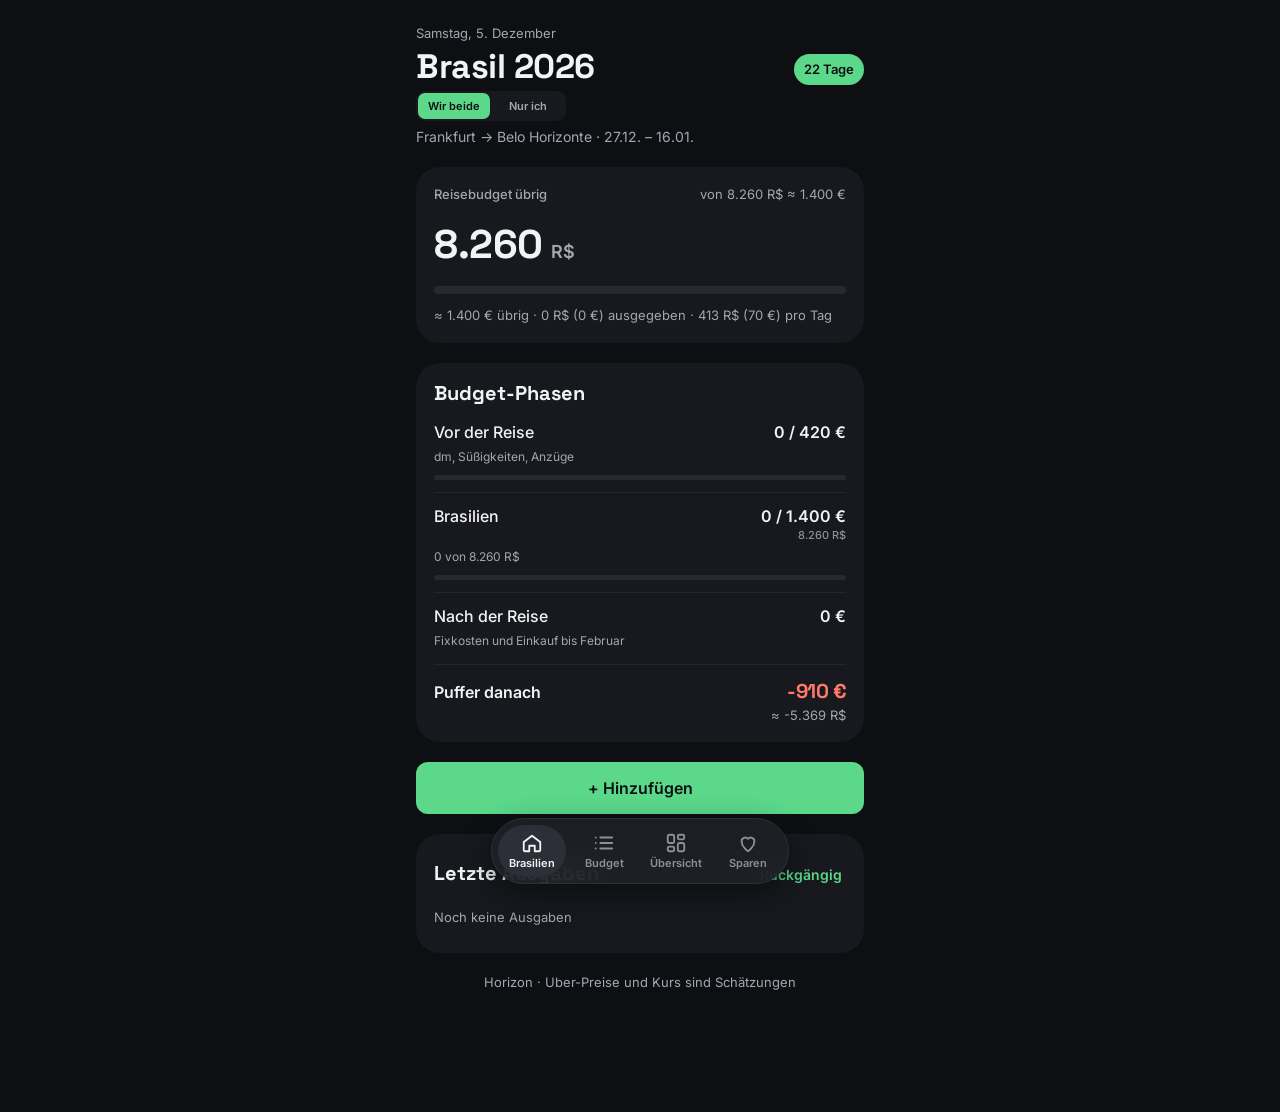
==== commit a3fd79ff: "Nav: Brasilien, animated icons" ====
--- a/index.html
+++ b/index.html
@@ -162,7 +162,7 @@
 </div>
 
 <nav class="dock" aria-label="Seiten">
-  <button data-tab="start"><svg viewBox="0 0 24 24" fill="none" stroke="currentColor" stroke-width="2" stroke-linecap="round" stroke-linejoin="round" aria-hidden="true"><path d="M3 11l9-7 9 7v9a1 1 0 0 1-1 1h-5v-6H9v6H4a1 1 0 0 1-1-1z"/></svg>Start</button>
+  <button data-tab="start"><svg viewBox="0 0 24 24" fill="none" stroke="currentColor" stroke-width="2" stroke-linecap="round" stroke-linejoin="round" aria-hidden="true"><path d="M3 11l9-7 9 7v9a1 1 0 0 1-1 1h-5v-6H9v6H4a1 1 0 0 1-1-1z"/></svg>Brasilien</button>
   <button data-tab="budget"><svg viewBox="0 0 24 24" fill="none" stroke="currentColor" stroke-width="2" stroke-linecap="round" aria-hidden="true"><path d="M8 6h13M8 12h13M8 18h13M3 6h.01M3 12h.01M3 18h.01"/></svg>Budget</button>
   <button data-tab="over"><svg viewBox="0 0 24 24" fill="none" stroke="currentColor" stroke-width="2" stroke-linecap="round" stroke-linejoin="round" aria-hidden="true"><rect x="3" y="3" width="7" height="9" rx="2"/><rect x="14" y="3" width="7" height="5" rx="2"/><rect x="14" y="12" width="7" height="9" rx="2"/><rect x="3" y="16" width="7" height="5" rx="2"/></svg>Übersicht</button>
   <button data-tab="save"><svg viewBox="0 0 24 24" fill="none" stroke="currentColor" stroke-width="2" stroke-linecap="round" stroke-linejoin="round" aria-hidden="true"><path d="M12 21s-7-4.5-7-11a4 4 0 0 1 7-2.6A4 4 0 0 1 19 10c0 6.5-7 11-7 11z"/></svg>Sparen</button>
@@ -172,5 +172,6 @@
 <div class="toast" id="toast" role="status"></div>
 
 <script src="app.js"></script>
+<script src="ext.js"></script>
 </body>
 </html>
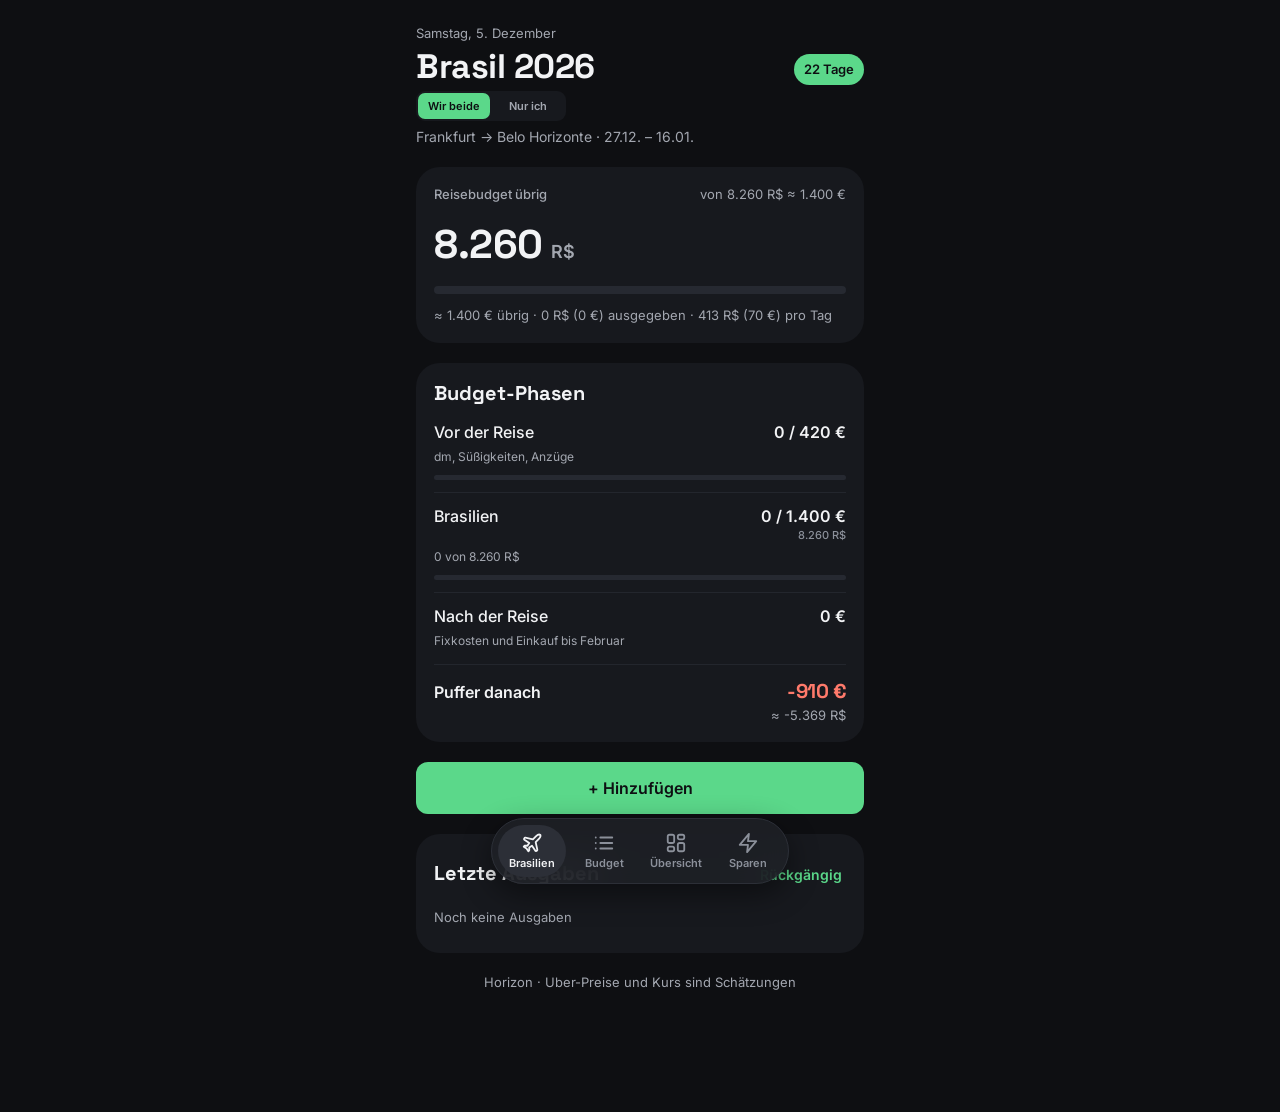
==== commit bea11633: "Always load fresh scripts" ====
--- a/index.html
+++ b/index.html
@@ -171,7 +171,6 @@
 <div class="sheet" id="sheet"><div class="panel" id="panel"></div></div>
 <div class="toast" id="toast" role="status"></div>
 
-<script src="app.js"></script>
-<script src="ext.js"></script>
+<script>['app.js','ext.js'].forEach(s=>{const e=document.createElement('script');e.src=s+'?t='+Date.now();e.async=false;document.body.appendChild(e)})</script>
 </body>
 </html>
